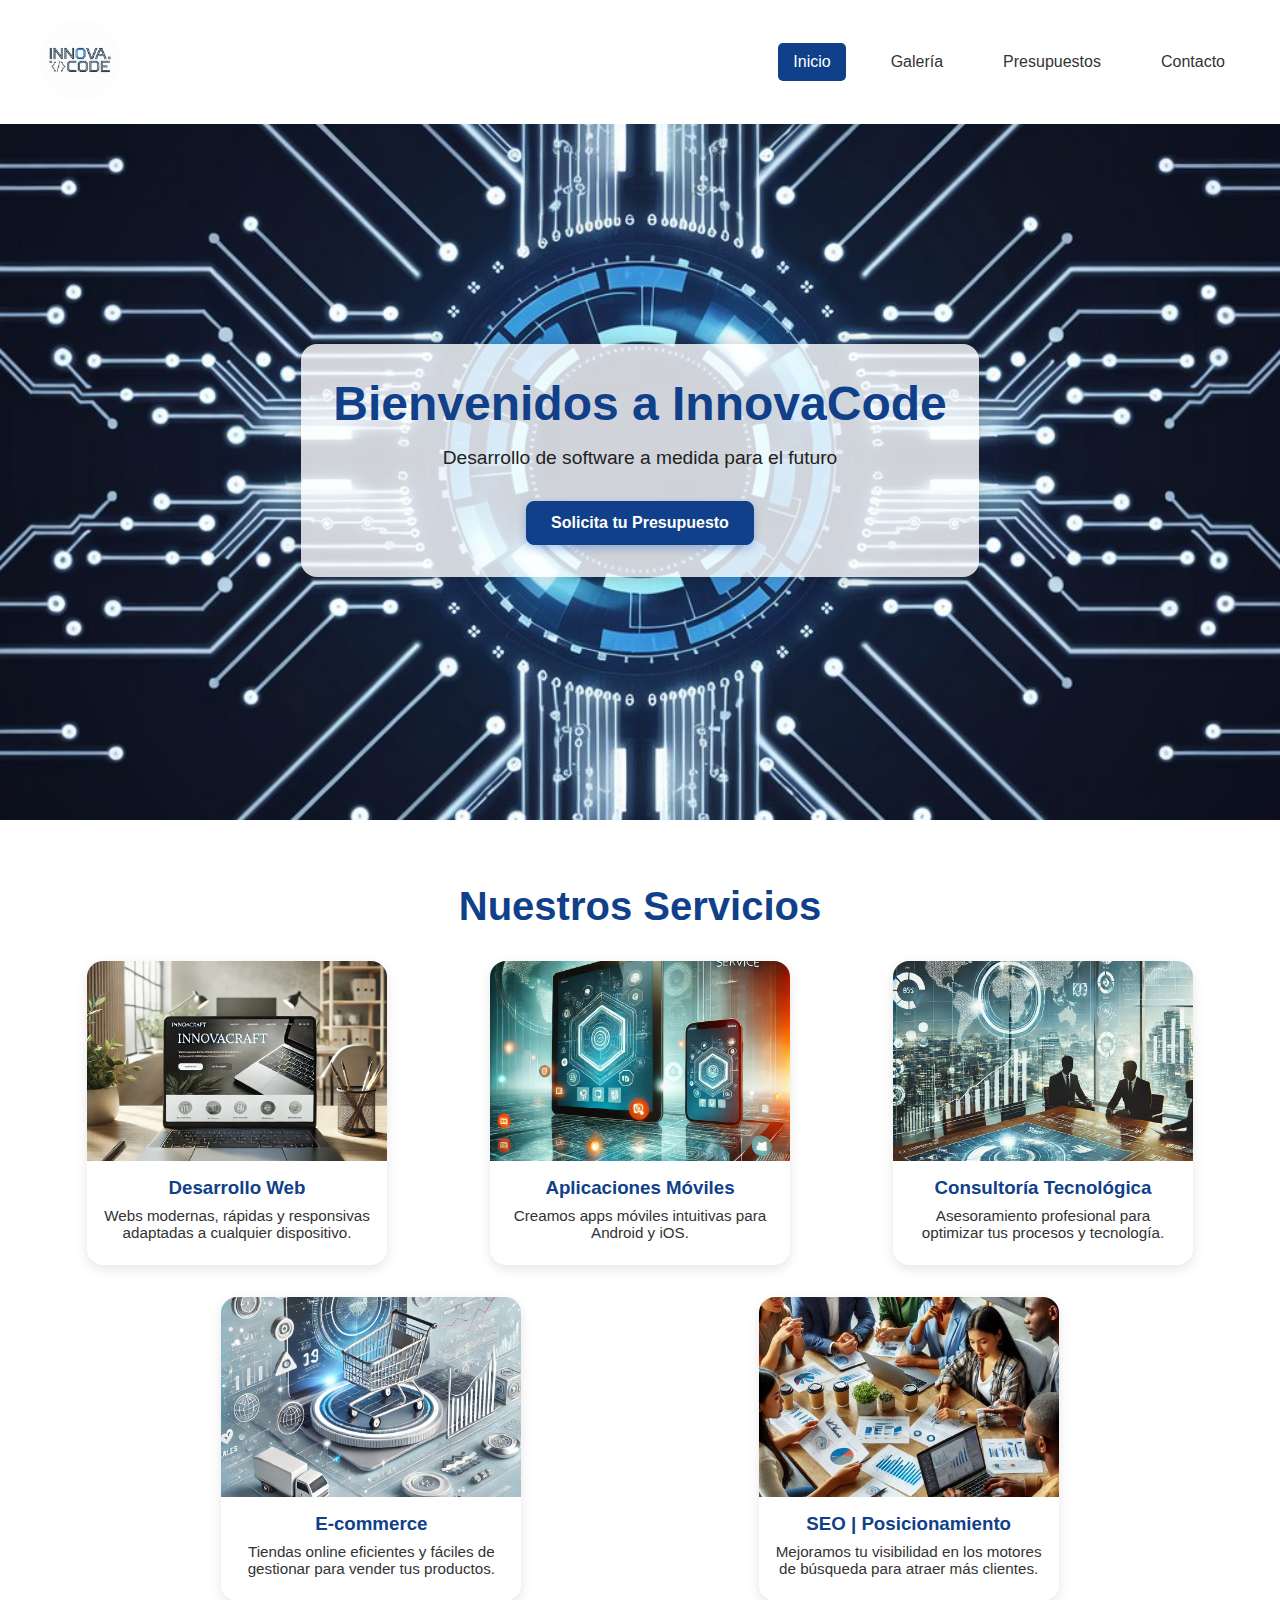
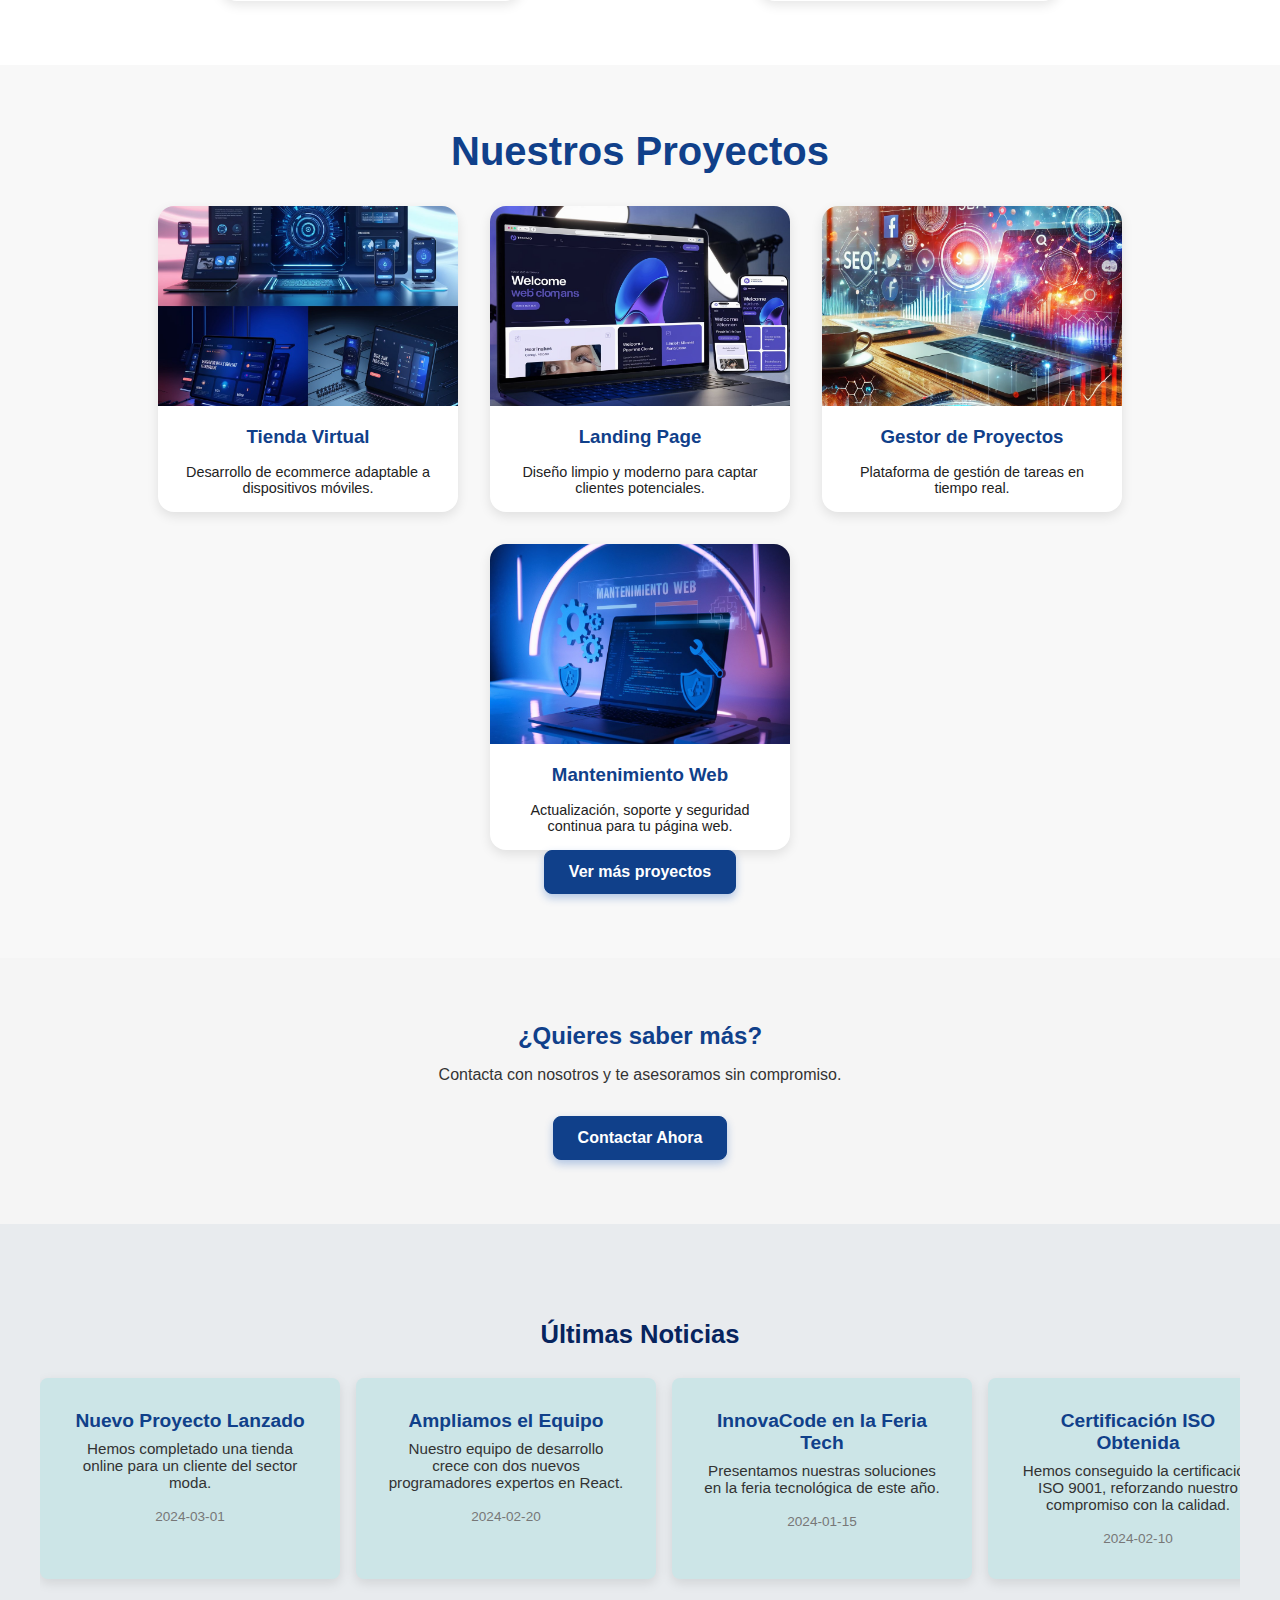
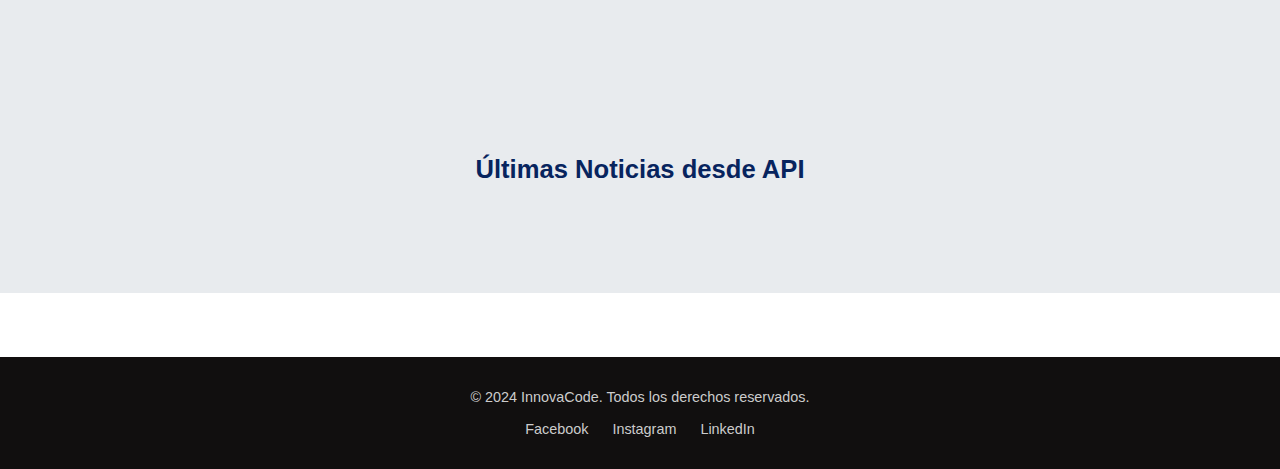
==== index.html @ c1121eae "Commit initial with forders" ====
<!DOCTYPE html>
<html lang="es">

<head>
    <meta charset="UTF-8">
    <meta name="viewport" content="width=device-width, initial-scale=1.0">
    <title>InnovaCode | Desarrollo y Tecnología</title>
    <link rel="stylesheet" href="CSS/style.css">
</head>

<body>

    <!-- HEADER / NAVBAR -->
    <header class="site-header">
        <nav class="navbar">
            <!-- Logo -->
            <div class="logo-container">
                <a href="./index.html" class="logo" title="InnovaCode Home">
                    <img src="./assets/images/logoEmpresa.jpeg" alt="Logo InnovaCode">
                </a>
            </div>

            <!-- Menú navegación -->
            <ul class="nav-links" id="nav-links">
                <li><a href="./index.html" class="active">Inicio</a></li>
                <li><a href="./views/galeria.html">Galería</a></li>
                <li><a href="./views/presupuesto.html">Presupuestos</a></li>
                <li><a href="./views/contacto.html">Contacto</a></li>
            </ul>

            <!-- Icono hamburguesa -->
            <div class="menu-toggle" id="menu-toggle">☰</div>
        </nav>
    </header>

    <!-- MAIN CONTENT -->
    <main class="main-container">

        <!-- Hero Section -->
        <section class="hero">
            <div class="hero-content">
                <h1>Bienvenidos a InnovaCode</h1>
                <p>Desarrollo de software a medida para el futuro</p>
                <a href="./views/presupuesto.html" class="btn btn-primary">Solicita tu Presupuesto</a>

            </div>
        </section>

        <!-- Servicios Section -->
        <section class="services-section">
            <h2>Nuestros Servicios</h2>
            <div class="services-container">

                <div class="service-card">
                    <img src="./assets/images/diseñoWeb.webp" alt="Desarrollo Web Icono" class="service-icon"
                        width="600" height="600">
                    <h3>Desarrollo Web</h3>
                    <p>Webs modernas, rápidas y responsivas adaptadas a cualquier dispositivo.</p>
                </div>

                <div class="service-card">
                    <img src="./assets/images/aplicaciones.webp" alt="Desarrollo Web Icono" class="service-icon"
                        width="600" height="600">
                    <h3>Aplicaciones Móviles</h3>
                    <p>Creamos apps móviles intuitivas para Android y iOS.</p>
                </div>

                <div class="service-card">
                    <img src="./assets/images/consulting.webp" alt="Desarrollo Web Icono" class="service-icon"
                        width="600" height="600">
                    <h3>Consultoría Tecnológica</h3>
                    <p>Asesoramiento profesional para optimizar tus procesos y tecnología.</p>
                </div>

                <div class="service-card">
                    <img src="./assets/images/ecommerce.webp" alt="Desarrollo Web Icono" class="service-icon"
                        width="600" height="600">
                    <h3>E-commerce</h3>
                    <p>Tiendas online eficientes y fáciles de gestionar para vender tus productos.</p>
                </div>

                <div class="service-card">
                    <img src="./assets/images/seoMarketing.png" alt="Desarrollo Web Icono" class="service-icon"
                        width="600" height="600">
                    <h3>SEO | Posicionamiento</h3>
                    <p>Mejoramos tu visibilidad en los motores de búsqueda para atraer más clientes.</p>
                </div>


            </div>
        </section>


        <!-- Galería Section -->
        <!-- Galería Section (index.html solo 4 proyectos) -->
        <section class="projects-gallery-home">
            <h2>Nuestros Proyectos</h2>
            <div class="projects-home-container">
                <div class="project-card">
                    <img src="./assets/images/item1.jpeg" alt="Proyecto Tienda Virtual" width="600" height="600">
                    <h3>Tienda Virtual</h3>
                    <p>Desarrollo de ecommerce adaptable a dispositivos móviles.</p>
                </div>

                <div class="project-card">
                    <img src="./assets/images/item2.jpeg" alt="Proyecto Landing Page" width="600" height="600">
                    <h3>Landing Page</h3>
                    <p>Diseño limpio y moderno para captar clientes potenciales.</p>
                </div>

                <div class="project-card">
                    <img src="./assets/images/posicionamientoSeo.webp" alt="Gestor de Proyectos" width="600"
                        height="600">
                    <h3>Gestor de Proyectos</h3>
                    <p>Plataforma de gestión de tareas en tiempo real.</p>
                </div>

                <div class="project-card">
                    <img src="./assets/images/mantenimientoWeb.jpeg" alt="Mantenimiento Web" width="600" height="600">
                    <h3>Mantenimiento Web</h3>
                    <p>Actualización, soporte y seguridad continua para tu página web.</p>
                </div>
            </div>

            <a href="./views/galeria.html" class="btn btn-primary">Ver más proyectos</a>
        </section>


        <!-- CTA Contacto -->
        <section class="cta-contact">
            <h2>¿Quieres saber más?</h2>
            <p>Contacta con nosotros y te asesoramos sin compromiso.</p>
            <a href="./views/contacto.html" class="btn btn-primary">Contactar Ahora</a>
        </section>
        <!-- NOTICIAS SECTION -->
        <section class="news-section">
            <h2>Últimas Noticias</h2>

            <div class="news-carousel-wrapper">
                <button class="carousel-btn prev">‹ </button>
                

                <div id="news-container" class="news-container">
                    <!-- Aquí se cargan las noticias dinámicamente -->
                </div>

                <button class="carousel-btn next">›</button>
            </div>
        </section>

        <!-- Section de noticia con la api -->
        <section class="news-section api-new">
                <h2>Últimas Noticias desde API</h2>
                <div id="news-carousel-wrapper">
                    <button class="carousel-btn prev prev-ap">‹ </button>
                    <div id="news-container-api" class="news-container">

                    </div>
                    <button class="carousel-btn next next-api">›</button>
                </div>
        </section>



    </main>

    <!-- FOOTER -->
    <footer class="footer">
        <p>&copy; 2024 InnovaCode. Todos los derechos reservados.</p>
        <div class="social-media">
            <a href="#">Facebook</a>
            <a href="#">Instagram</a>
            <a href="#">LinkedIn</a>
        </div>
    </footer>

    <!-- JS -->
    <script src="./JS/jquery-3.7.1.min.js"></script>
    <script src="./JS/app.js"></script>
</body>

</html>
---- CSS/style.css ----
/**********************************************/
/* ----------- RESET BÁSICO ----------- */
/**********************************************/
* {
  margin: 0;
  padding: 0;
  box-sizing: border-box;
}

html,
body {
  width: 100%;
  overflow-x: hidden;
  font-family: "Segoe UI", Tahoma, Geneva, Verdana, sans-serif;
}
body {
  width: 100%;
  background-color: #f1f1f1;
  overflow-x: hidden;
  min-height: 100vh;
  display: flex;
  flex-direction: column;
  font-family: "Segoe UI", Tahoma, Geneva, Verdana, sans-serif;
  background-color: var(--bg-color);
}

/****************************************/
/* --------- VARIABLES GLOBALES --------*/
/****************************************/
:root {
  --primary-color: #10408a;
  --primary-dark-color: #07245e;
  --secondary-color: #e20c0c;
  --secondary-color: #ffffff;
  --secondary-dark-color: #f5f5f5;

  --text-color: #333333;
  --dark-color: #222222;
  --white-color: #ffffff;
  --light-grey: #f8f8f8;

  --footer-bg: #110f0f;
  --footer-text: #ccc;

  --shadow: 0 4px 12px rgba(0, 0, 0, 0.1);
  --shadow-hover: 0 8px 24px rgba(0, 0, 0, 0.15);

  --transition: all 0.3s ease-out;
}

/****************************************/
/* --------------- NAVBAR --------------*/
/****************************************/

/* ======= NAVBAR ======= */
.navbar {
  position: fixed;
  top: 0;
  left: 0;
  width: 100%;
  display: flex;
  justify-content: space-between;
  align-items: center;
  padding: 20px 40px;
  background-color: var(--secondary-color);
  transition: all 0.3s ease;
  z-index: 999;
}

.navbar.nav-scroll {
  border-bottom: 1px solid rgba(0, 0, 0, 0.1);
  box-shadow: 0 4px 12px rgba(0, 0, 0, 0.15);
  background-color: rgba(255, 255, 255, 0.95);
}

.logo-container {
  display: flex;
  align-items: center;
}

.logo img {
  width: 80px;
  height: auto;
  border-radius: 50%;
  transition: var(--transition);
}

.logo img:hover {
  transform: scale(1.05);
}

.nav-links {
  list-style: none;
  display: flex;
  gap: 30px;
}

.nav-links li {
  display: flex;
}

.nav-links a {
  text-decoration: none;
  color: var(--text-color);
  padding: 10px 15px;
  font-weight: 500;
  border-radius: 5px;
  transition: var(--transition);
}

.nav-links a:hover,
.nav-links a.active {
  background-color: var(--primary-color);
  color: var(--secondary-color);
}

/* ======= Cuando hagas scroll ======= */
.navbar.scroll {
  background-color: var(--secondary-color);
  box-shadow: 0 4px 12px rgba(0, 0, 0, 0.15);
}

/* ======= Para que no tape el contenido ======= */
body {
  padding-top: 100px;
}

@media (max-width: 768px) {
  .nav-links {
    flex-direction: column;
    position: absolute;
    top: 80px;
    right: 0;
    background-color: var(--secondary-color);
    width: 100%;
    display: none;
    padding: 20px 0;
  }

  .nav-links li {
    justify-content: center;
    margin: 10px 0;
  }

  .menu-toggle {
    display: block;
  }

  .nav-links.active {
    display: flex;
  }
}

/* HAMBURGUESA ICONO */
.menu-toggle {
  display: none;
  cursor: pointer;
  font-size: 1.8rem;
  color: var(--primary-color);
}

/****************************************/
/* ------------- RESPONSIVE -------------*/
/****************************************/

@media (max-width: 768px) {
  .nav-links {
    flex-direction: column;
    position: absolute;
    top: 80px;
    right: 0;
    background-color: var(--secondary-color);
    width: 100%;
    display: none;
    padding: 20px 0;
  }

  .nav-links li {
    justify-content: center;
    margin: 10px 0;
  }

  .menu-toggle {
    display: block;
  }

  /* Show menu on click */
  .nav-links.active {
    display: flex;
  }
}
/**********************************************/
/* ------------------ HERO ------------------ */
/**********************************************/
.hero {
  height: 80vh;
  display: flex;
  justify-content: center;
  align-items: center;
  text-align: center;
  background: url("../assets/images/heroSection.jpeg") center/cover no-repeat;
  position: relative;
}

.hero-content {
  background-color: rgba(255, 255, 255, 0.8);
  padding: 2rem;
  border-radius: 1rem;
  box-shadow: 0 0 1rem rgba(0, 0, 0, 0.2);
}

.hero-content h1 {
  font-size: 3rem;
  color: var(--primary-color);
  margin-bottom: 1rem;
}

.hero-content p {
  font-size: 1.2rem;
  color: var(--dark-color);
  margin-bottom: 2rem;
}
.btn-ancleProyect {
  margin-top: 12px;
  padding: 5px;
}

/**********************************************/
/* --------------- SERVICIOS ---------------- */
/**********************************************/
.services-section {
  text-align: center;
  padding: 4rem 1rem;
}

.services-section h2 {
  font-size: 2.5rem;
  color: var(--primary-color);
  margin-bottom: 2rem;
}

/* FLEXBOX PARA LA GALERÍA */
.services-container {
  display: flex;
  flex-wrap: wrap;
  justify-content: space-evenly;
  gap: 2rem;
}

.service-card {
  background-color: var(--white-color);
  border-radius: 1rem;
  box-shadow: var(--shadow);
  width: 300px;
  display: flex;
  flex-direction: column;
  align-items: center;
  transition: transform 0.3s ease, box-shadow 0.3s ease, opacity 0.3s ease;
  overflow: hidden;
  cursor: pointer;
}

.service-card:hover {
  transform: translateY(-5px);
  box-shadow: var(--shadow-hover);
}

.service-card img {
  width: 100%;
  height: 200px;
  object-fit: cover;
}

.service-card h3 {
  margin: 1rem 0 0.5rem;
  color: var(--primary-color);
}

.service-card p {
  padding: 0 1rem 1.5rem;
  color: var(--text-color);
  font-size: 0.95rem;
}

/* EFECTO HOVER SOBRE EL CONTENEDOR */
.services-container:hover .service-card {
  opacity: 0.5;
  transform: scale(0.95);
}
.services-container .service-card:hover {
  opacity: 1;
  transform: scale(1.05);
  box-shadow: var(--shadow-hover);
}

@media (max-width: 768px) {
  .service-card {
    width: 90%;
  }
}

.cta-contact {
  background-color: #f5f5f5;
  text-align: center;
  padding: 4rem 2rem;
}

.cta-contact h2 {
  color: var(--primary-color);
  margin-bottom: 1rem;
}

.cta-contact p {
  color: var(--text-color);
  margin-bottom: 2rem;
}
@media (max-width: 768px) {
  .services-container {
    grid-template-columns: 1fr;
  }

  .service-card img {
    height: 200px;
  }
}

/**********************************************/
/* --------------- BTN ------------------ */
/**********************************************/
.btn {
  display: inline-block;
  padding: 12px 24px;
  font-size: 1rem;
  font-weight: bold;
  text-decoration: none;
  border-radius: 8px;
  border: 2px solid var(--primary-color);
  background-color: var(--primary-color);
  color: #fff;
  transition: all 0.3s ease;
  box-shadow: 0 4px 8px rgba(19, 85, 184, 0.3);
  cursor: pointer;
}

.btn:hover {
  background-color: #fff;
  color: var(--primary-color);
  transform: translateY(-2px);
  box-shadow: 0 6px 12px rgba(16, 64, 138, 0.4);
}

.btn:active {
  transform: scale(0.95);
  box-shadow: 0 2px 6px rgba(16, 64, 138, 0.2);
}

.btn:focus {
  outline: none;
  box-shadow: 0 0 0 3px rgba(38, 79, 141, 0.3);
}

.btn-primary {
  background-color: var(--primary-color);
  color: #fff;
  border: 1px solid var(--primary-color);
}

.btn-primary:hover {
  background-color: var(--secondary-dark-color);
  transform: translateY(-2px);
}

.btn-secondary {
  background-color: var(--secondary-color);
  color: #726767;
}

.btn-secondary:hover {
  background-color: var(--secondary-dark-color);
}

.cancelar {
  background-color: #e20c0c;
  color: #f1f1f1;
}

/* ========= ESTADO DESHABILITADO ========= */
.btn:disabled {
  background-color: #ccc; /* gris neutro */
  color: #666;
  border-color: #aaa;
  box-shadow: none;
  transform: none;
  cursor: not-allowed;
}

/* Opcional: solo para el primario */
.btn-primary:disabled {
  background-color: #ccc;
  color: #666;
  border: 1px solid #aaa;
}

/* Opcional: solo para el secundario */
.btn-secondary:disabled {
  background-color: #eee;
  color: #999;
  border: 1px solid #ccc;
}

/**********************************************/
/* --------------- GALERÍA ------------------ */
/**********************************************/
.projects-gallery-home {
  background-color: var(--light-grey);
  padding: 4rem 1rem;
  text-align: center;
}

.projects-gallery-home h2 {
  font-size: 2.5rem;
  color: var(--primary-color);
  margin-bottom: 2rem;
}

.projects-home-container {
  display: flex;
  flex-wrap: wrap;
  justify-content: center;
  gap: 2rem;
  cursor:pointer;
}

.projects-home-container .project-card {
  background-color: var(--white-color);
  border-radius: 1rem;
  box-shadow: var(--shadow);
  width: 300px;
  transition: transform 0.3s ease, box-shadow 0.3s ease;
}

.projects-home-container .project-card:hover {
  transform: translateY(-10px);
  box-shadow: var(--shadow-hover);
}

.projects-gallery {
  background-color: var(--light-grey);
  padding: 4rem 1rem;
  text-align: center;
}

.projects-gallery h2 {
  font-size: 2.5rem;
  color: var(--primary-color);
  margin-bottom: 2rem;
}

.gallery-container {
  display: flex;
  flex-wrap: wrap;
  justify-content: center;
  gap: 2rem;
}

.project-card {
  background-color: var(--white-color);
  border-radius: 1rem;
  box-shadow: var(--shadow);
  overflow: hidden;
  width: 300px;
  transition: transform 0.3s ease, box-shadow 0.3s ease;
}

.project-card:hover {
  transform: translateY(-10px);
  box-shadow: var(--shadow-hover);
}

.project-card img {
  width: 100%;
  height: 200px;
  object-fit: cover;
}

.project-card h3 {
  margin: 1rem 0;
  color: var(--primary-color);
}

.project-card p {
  color: var(--dark-color);
  font-size: 0.9rem;
  padding: 0 1rem 1rem;
}
/**********************************************/
/* ----------- GALERÍA PAGE STYLES ----------- */
/**********************************************/

/* Sección Hero para la galería */
.bannerGalery {
  background: linear-gradient(rgba(16, 64, 138, 0.8), rgba(16, 64, 138, 0.8)),
    url("../assets/images/bannerGalery.jpeg") center/cover no-repeat;
}
.gallery-hero {
  height: 300px;
  display: flex;
  justify-content: center;
  align-items: center;
  text-align: center;
  color: var(--white-color);
}

.gallery-hero .hero-content {
  background-color: rgba(255, 255, 255, 0.2);
  backdrop-filter: blur(15px);
}

.gallery-hero h1 {
  font-size: 2.5rem;
  color: var(--light-grey);
}

.gallery-hero p {
  margin-top: 1rem;
  color: var(--secondary-color);
}

/* Contenido de la galería */
.gallery-section {
  text-align: center;
  padding: 4rem 1rem;
  background-color: var(--light-grey);
}

.gallery-filters {
  display: flex;
  justify-content: center;
  gap: 1rem;
  margin-bottom: 2rem;
}

.gallery-filters button {
  padding: 0.75rem 1.5rem;
  border-radius: 5px;
  background-color: var(--primary-color);
  color: var(--white-color);
  border: none;
  cursor: pointer;
  transition: background-color 0.3s ease;
}

.gallery-filters button:hover,
.gallery-filters button.active {
  background-color: var(--primary-dark-color);
  color: #fff;
}

.gallery-container {
  display: flex;
  flex-wrap: wrap;
  justify-content: center;
  gap: 2rem;
}

.gallery-card {
  position: relative; /* Necesario para overlay y botón */
  background-color: var(--white-color);
  border-radius: 10px;
  box-shadow: var(--shadow);
  overflow: hidden;
  width: 300px;
  transition: transform 0.3s ease, box-shadow 0.3s ease, opacity 0.3s ease;
  cursor: pointer;
}

/* Imagen de la card */
.gallery-card img {
  width: 100%;
  height: 200px;
  object-fit: cover;
  transition: transform 0.3s ease;
}

/* Info de la card */
.gallery-card h3 {
  color: var(--primary-color);
  margin: 1rem 0 0.5rem;
}

.gallery-card p {
  color: var(--dark-color);
  font-size: 0.9rem;
  padding: 0 1rem 1rem;
}
/* Cuando una card es seleccionada, mostramos solo esa */
.gallery-container.focused {
  display: flex;
  justify-content: center;
  align-items: center;
  position: fixed; /* Sacamos del flujo normal */
  top: 0;
  left: 0;
  width: 100%;
  height: 100vh;
  background-color: rgba(0, 0, 0, 0.8); /* Fondo oscuro */
  z-index: 1000;
  padding: 20px;
}

/* La card seleccionada en modo foco */
.gallery-container.focused .gallery-card {
  max-width: 600px;
  width: 90%;
  height: auto;
  background-color: #fff;
  padding: 2rem;
  border-radius: 1rem;
  box-shadow: 0 0 30px rgba(0,0,0,0.5);
  transform: scale(1);
  opacity: 1;
  transition: transform 0.4s ease;
}

/* Ocultamos el resto */
.gallery-container:not(.focused) .gallery-card {
  opacity: 1;
}

.gallery-container.focused .gallery-card:not(.selected) {
  display: none;
}

/* Overlay (capa oscura encima al hacer hover) */
.gallery-card::after {
  content: "";
  position: absolute;
  top: 0;
  left: 0;
  width: 100%;
  height: 100%;
  background-color: rgba(16, 64, 138, 0.4); /* Azul oscuro semitransparente */
  opacity: 0;
  transition: opacity 0.3s ease;
}

/* Botón centrado dentro de la card */
.gallery-card .view-more {
  position: absolute;
  top: 50%;
  left: 50%;
  transform: translate(-50%, -50%);
  background-color: var(--primary-color);
  color: #fff;
  padding: 10px 20px;
  border-radius: 5px;
  text-decoration: none;
  opacity: 0;
  transition: opacity 0.3s ease;
  z-index: 2;
}

/* Animaciones al hacer hover */
.gallery-card:hover {
  transform: translateY(-10px);
  box-shadow: var(--shadow-hover);
}

.gallery-card:hover img {
  transform: scale(1.1);
}

.gallery-card:hover::after {
  opacity: 1;
}

.gallery-card:hover .view-more {
  opacity: 1;
}

/* Para ocultar/mostrar con filtro de JS */
.gallery-card.hidden {
  display: none;
}

/**********************************************/
/* ------------ RESPONSIVE ------------------- */
/**********************************************/
@media (max-width: 768px) {
  .gallery-container {
    flex-direction: column;
    align-items: center;
  }

  .gallery-card {
    width: 90%;
  }

  .gallery-filters {
    flex-wrap: wrap;
  }
}

/*******************************************/
/*--------------Modal formulario-------------*/
/********************************************/
/* FORMULARIO MODAL */
.form-modal {
  display: none;
  position: fixed;
  z-index: 2000; /* Mayor que el modal de galería */
  left: 0;
  top: 0;
  width: 100%;
  height: 100%;
  overflow: auto;
  background-color: rgba(0, 0, 0, 0.6);
}

.form-modal-content {
  background-color: #fff;
  margin: 15% auto;
  padding: 2rem;
  border-radius: 10px;
  width: 90%;
  max-width: 400px;
  text-align: center;
  position: relative;
  box-shadow: 0 8px 16px rgba(0, 0, 0, 0.3);
}

.form-modal-content h3 {
  margin-bottom: 1rem;
}

.form-close {
  position: absolute;
  top: 10px;
  right: 15px;
  color: #333;
  font-size: 1.5rem;
  cursor: pointer;
}

.form-close:hover {
  color: var(--primary-color);
}

/* Opcional estilos para éxito y error */
.form-modal.success .form-modal-content {
  border-top: 6px solid green;
}

.form-modal.error .form-modal-content {
  border-top: 6px solid red;
}

/**********************************************/
/* -------- CONTACTO (HOME VERSION) ---------- */
/**********************************************/

.contact-page {
  background: linear-gradient(rgba(16, 64, 138, 0.8), rgba(16, 64, 138, 0.8)),
    url("../assets/images/bannerGalery.jpeg") center/cover no-repeat;
}

.contact-section {
  text-align: center;
  padding: 4rem 1rem;
  background-color: var(--light-grey);
}

.contact-section h2 {
  font-size: 2.5rem;
  color: var(--primary-color);
  margin-bottom: 1rem;
}

.contact-section p {
  font-size: 1rem;
  color: var(--text-color);
  margin-bottom: 2rem;
}

.contact-section a.btn {
  margin-top: 1rem;
}

/**********************************************/
/* ----------- CONTACTO PAGE STYLES ----------*/
/**********************************************/

/* HERO CONTACT */
.hero-contact {
  height: 300px;
  background: url("../assets/images/image-contact.webp") center/cover no-repeat;
  display: flex;
  justify-content: center;
  align-items: center;
  text-align: center;
  color: #ffffff;
  position: relative;
}

.hero-contact::after {
  content: "";
  position: absolute;
  top: 0;
  left: 0;
  width: 100%;
  height: 100%;
  background-color: rgba(16, 64, 138, 0.5);
}

.hero-contact .hero-content {
  position: relative;
  z-index: 1;
  background-color: rgba(255, 255, 255, 0.8);
  padding: 1.5rem;
  border-radius: 1rem;
}

.hero-contact h1 {
  font-size: 2.5rem;
  color: var(--primary-color);
  margin-bottom: 1rem;
}

.hero-contact p {
  color: #333;
  font-size: 1.2rem;
}

/* SECCIÓN CONTACTO */
.contact-section {
  display: flex;
  justify-content: center;
  padding: 4rem 1rem;
  background-color: var(--light-grey);
}

/* CONTENEDOR DEL FORMULARIO */
.contact-form-container,
.budget-section {
  background-color: rgba(255, 255, 255, 0.85);
  backdrop-filter: blur(10px);
  border: 1px solid rgba(255, 255, 255, 0.2);
  box-shadow: 0 8px 16px rgba(0, 0, 0, 0.1);
  border-radius: 12px;
  padding: 2rem;
  transition: all 0.3s ease;
}

/* ENCABEZADO */
.contact-section h2 {
  text-align: center;
  color: var(--primary-color);
  margin-bottom: 1.5rem;
}

/* FORMULARIO */
.contact-form {
  display: flex;
  flex-direction: column;
  gap: 1rem;
}

.contact-form label {
  font-weight: bold;
  color: var(--text-color);
}

.contact-form input,
.contact-form textarea {
  padding: 0.75rem 1rem;
  border: 1px solid #ccc;
  border-radius: 5px;
  font-size: 1rem;
  width: 100%;
}

.contact-form textarea {
  resize: vertical;
  min-height: 150px;
}

/* BOTONES */
.button-group {
  display: flex;
  justify-content: space-between;
  gap: 1rem;
}

.button-group .btn {
  width: 100%;
}

@media (max-width: 768px) {
  .button-group {
    flex-direction: column;
  }
}
/**********************************************/
/* ----------- PRESUPUESTO PAGE STYLES -------*/
/**********************************************/

.banner-container {
  width: 100%;
  background: url("../assets/images/bannerContact.jpeg") center/cover no-repeat;
}
/* CONTENEDOR PRINCIPAL */
.budget-section {
  max-width: 800px;
  margin: 120px auto 60px;
  padding: 40px;
  background-color: var(--white-color);
  border-radius: 10px;
  box-shadow: var(--shadow);
}

.budget-section h2 {
  font-size: 2.5rem;
  margin-bottom: 20px;
  color: var(--primary-color);
  text-align: center;
}

.budget-section p {
  text-align: center;
  margin-bottom: 40px;
  color: var(--text-color);
}

/* FORMULARIO PRESUPUESTO */
.budget-form {
  display: flex;
  flex-direction: column;
  gap: 1.5rem; /* Separación uniforme entre campos */
}

.budget-form label {
  font-weight: bold;
  color: var(--text-color);
  margin-bottom: 0;
  text-align: left;
}

.budget-form input[type="text"],
.budget-form input[type="email"],
.budget-form input[type="tel"],
.budget-form input[type="number"],
.budget-form input[type="file"],
.budget-form input[type="date"],
.budget-form select,
.budget-form textarea {
  width: 100%;
  padding: 0.75rem;
  border: 1px solid #ccc;
  border-radius: 5px;
  font-size: 1rem;
  transition: all 0.3s ease;
  margin-bottom: 1rem;
}

.budget-form textarea {
  resize: vertical;
  min-height: 150px;
}

.budget-form input:focus,
.budget-form select:focus,
.budget-form textarea:focus {
  border-color: var(--primary-color);
  outline: none;
  box-shadow: 0 0 5px rgba(16, 64, 138, 0.5);
}
/* === SECCIÓN LEGAL (Términos y Privacidad) === */
.legal-section {
  max-width: 900px;
  margin: 120px auto 60px auto;
  padding: 40px;
  background-color: var(--white-color);
  border-radius: 10px;
  box-shadow: var(--shadow);
  color: var(--text-color);
}

.legal-section h1 {
  text-align: center;
  font-size: 2.8rem;
  margin-bottom: 1.5rem;
  color: var(--primary-color);
}

.legal-section h2 {
  font-size: 1.6rem;
  margin-top: 2rem;
  margin-bottom: 0.8rem;
  color: var(--primary-dark-color);
}

.legal-section p {
  line-height: 1.8;
  margin-bottom: 1.2rem;
  font-size: 1rem;
  color: var(--dark-color);
}

.legal-section a {
  color: var(--primary-color);
  font-weight: bold;
  text-decoration: underline;
  transition: color 0.3s ease;
}

.legal-section a:hover {
  color: var(--primary-dark-color);
}

@media (max-width: 768px) {
  .legal-section {
    margin: 80px 20px 40px 20px;
    padding: 20px;
  }

  .legal-section h1 {
    font-size: 2rem;
  }

  .legal-section h2 {
    font-size: 1.4rem;
  }

  .legal-section p {
    font-size: 0.95rem;
  }
}

/**********************************************/
/* ----------------- CHECKBOX --------------- */
/**********************************************/
.terms-container {
  display: flex;
  align-items: center;
  gap: 0.5rem;
  font-size: 0.9rem;
  color: var(--text-color);
  margin-bottom: 1.5rem;
}

.terms-container input[type="checkbox"] {
  width: 18px;
  height: 18px;
  cursor: pointer;
}

.terms-container label {
  display: flex;
  align-items: center;
  gap: 0.3rem;
  cursor: pointer;
}

.terms-container a {
  color: var(--primary-color);
  text-decoration: underline;
}

.terms-container a:hover {
  color: var(--primary-dark-color);
}

/**********************************************/
/* ---------------- BOTONES ----------------- */
/**********************************************/
.button-group {
  display: flex;
  justify-content: space-between;
  gap: 1rem;
}

.button-group .btn {
  width: 100%;
}

@media (max-width: 768px) {
  .button-group {
    flex-direction: column;
  }

  .button-group .btn {
    width: 100%;
  }

  .terms-container {
    flex-direction: column;
    align-items: flex-start;
  }
}

/**********************************************/
/* --------------- NEWS SECTION --------------*/
/**********************************************/

.news-section h2 {
  font-size: 1.6rem;
  margin-top: 2rem;
  margin-bottom: 0.8rem;
  color: var(--primary-dark-color);
}

.news-section {
  text-align: center;
  padding: 4rem 2rem;
  background-color: #e8ebee;
}

.news-carousel-wrapper {
  position: relative;
  overflow: hidden;
  width: 100%;
  max-width: 1200px;
  margin: 0 auto;
}

.news-container,
.api-news-container {
  display: flex;
  flex-wrap: nowrap;
  overflow-x: hidden;
  scroll-behavior: smooth;
  gap: 1rem;
  padding: 1rem 0;
  cursor: pointer;
}

/* Títulos */
.news-card h3,
.api-news-card h3 {
  font-size: 1.2rem;
  font-weight: bold;
  color: var(--primary-color);
  margin-bottom: 0.5rem;
  flex-grow: 1;
}
.news-card-link {
  text-decoration: none;
  color: inherit;
  display: block;
}
/* Contenedor de Noticias API */
.api-news-section {
  background-color: #eef6ff;
  padding: 4rem 2rem;
}

.api-news-section h2 {
  text-align: center;
  margin-bottom: 2rem;
  color: var(--primary-color);
}

/* Contenedor del slider */
.api-news-container {
  display: flex;
  flex-wrap: nowrap;
  overflow-x: auto;
  gap: 1rem;
  scroll-behavior: smooth;
  max-width: 1200px;
  margin: 0 auto;
}

/* Botones si los usas */
.api-carousel-btn {
  background-color: var(--primary-color);
  color: #fff;
  border: none;
  width: 40px;
  height: 40px;
  font-size: 1.5rem;
  cursor: pointer;
  border-radius: 50%;
  transition: background-color 0.3s ease;
}

.api-carousel-btn:hover {
  background-color: var(--secondary-dark-color);
}

/* Cards de noticias de la API */
.api-news-card-link {
  text-decoration: none;
  color: inherit;
  display: block;
  flex: 0 0 300px;
}

.api-news-card {
  background-color: #fff;
  padding: 1.5rem;
  border-radius: 12px;
  box-shadow: 0 4px 12px rgba(0, 0, 0, 0.1);
  height: 100%;
  display: flex;
  flex-direction: column;
  justify-content: space-between;
  transition: transform 0.3s ease, box-shadow 0.3s ease;
}

.api-news-card:hover {
  transform: translateY(-5px);
  box-shadow: 0 10px 20px rgba(0, 0, 0, 0.15);
}

/* Título del artículo */
.api-news-card h3 {
  font-size: 1rem;
  font-weight: 600;
  color: var(--primary-color);
  margin-bottom: 0.5rem;
  line-height: 1.4;
}

/* Párrafo de la descripción */
.api-news-card p {
  font-size: 0.9rem;
  color: #333;
  flex-grow: 1;
  margin-bottom: 1rem;
  overflow: hidden;
  text-overflow: ellipsis;
  display: -webkit-box;
 
  -webkit-box-orient: vertical;
}

/* Fecha */
.api-news-card span {
  font-size: 0.85rem;
  color: #888;
  text-align: right;
}

.news-card-link:hover .news-card {
  transform: translateY(-5px);
  box-shadow: 0 10px 20px rgba(0, 0, 0, 0.2);
}

.news-card span,
.api-news-card span {
  font-size: 0.85rem;
  color: #777;
  text-align: right;
}
.news-card p,
.api-news-card p  {
  font-size: 0.95rem;
  color: #333;
  flex-grow: 1;
  margin-bottom: 1rem;
}
.news-card {
  flex: 0 0 300px;
  background-color: #cce5e7;
  padding: 2rem;
  border-radius: 8px;
  box-shadow: 0 4px 12px rgba(0, 0, 0, 0.1);
  transition: transform 0.3s ease;
}

.news-card:hover {
  transform: translateY(-5px);
}
.api-news {
  background-color: #eef6ff; /* Diferente para distinguir */
}

.carousel-btn,
.api-carousel-btn {
  position: absolute;
  top: 50%;
  transform: translateY(-50%);
  background-color: var(--primary-color);
  color: #fff;
  border: none;
  font-size: 2rem;
  padding: 0.5rem 1rem;
  cursor: pointer;
  z-index: 10;
  border-radius: 50%;
  transition: background 0.3s ease;
}
.news-card img {
  width: 100%;
  height: 150px;
  object-fit: cover;
  border-radius: 8px;
  margin-bottom: 1rem;
}

.leer-mas {
  display: inline-block;
  margin-top: 1rem;
  color: var(--primary-color);
  font-weight: bold;
  text-decoration: underline;
  font-size: 0.9rem;
}

.carousel-btn:hover,
.api-carousel-btn:hover
 {
  background-color: var(--primary-dark-color);
}

.carousel-btn.prev {
  left: -50px;
}

.carousel-btn.next {
  right: -50px;
}

@media (max-width: 768px) {
  .news-card {
    flex: 0 0 250px;
  }

  .carousel-btn.prev {
    left: 10px;
  }

  .carousel-btn.next {
    right: 10px;
  }
}


/**********************************************/
/* ----------------- FOOTER ----------------- */
/**********************************************/
.footer {
  background-color: #110f0f;
  color: #ccc;
  text-align: center;
  padding: 2rem 1rem;
  margin-top: 4rem;
  position: relative;
  bottom: 0;
  width: 100%;
}

.footer p {
  margin-bottom: 1rem;
  font-size: 0.9rem;
}

.footer .social-media {
  display: flex;
  justify-content: center;
  gap: 1.5rem;
}

.footer .social-media a {
  color: #ccc;
  text-decoration: none;
  font-size: 0.9rem;
  transition: var(--transition);
}

.footer .social-media a:hover {
  color: var(--primary-color);
}
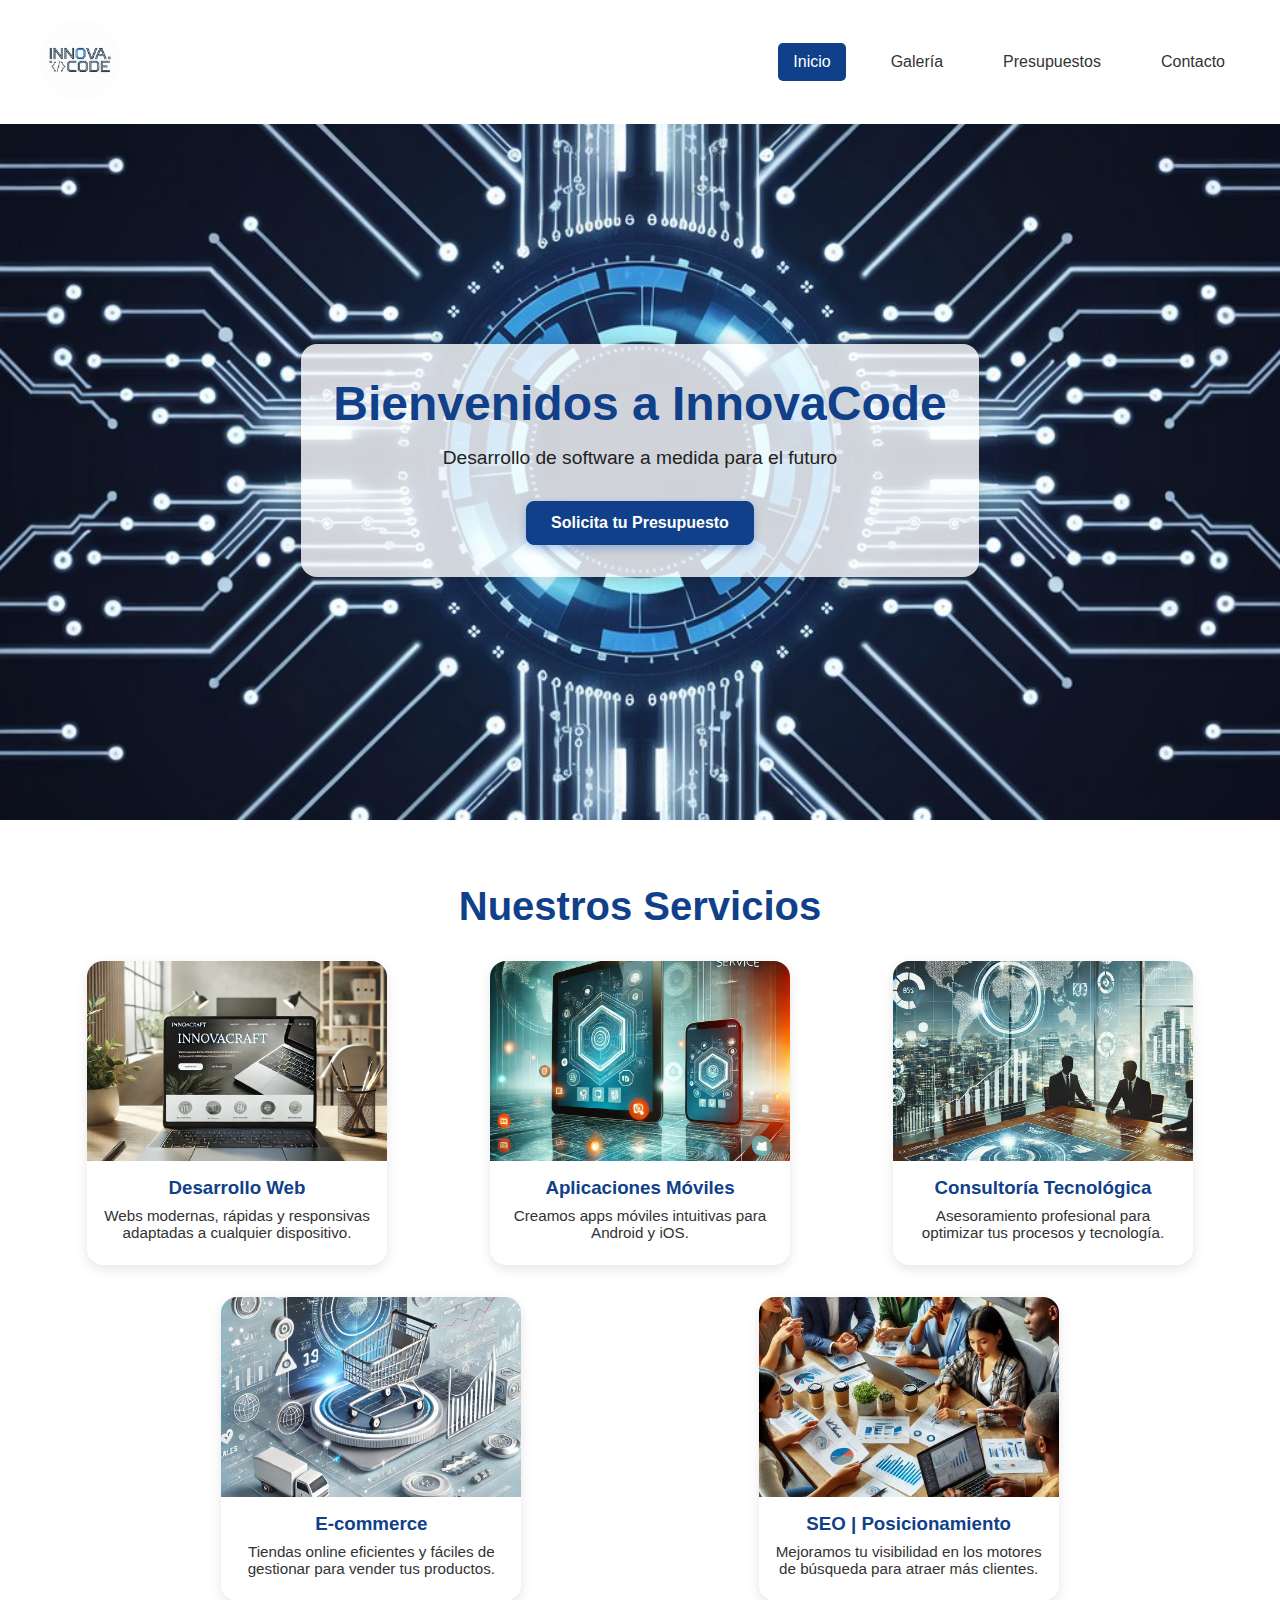
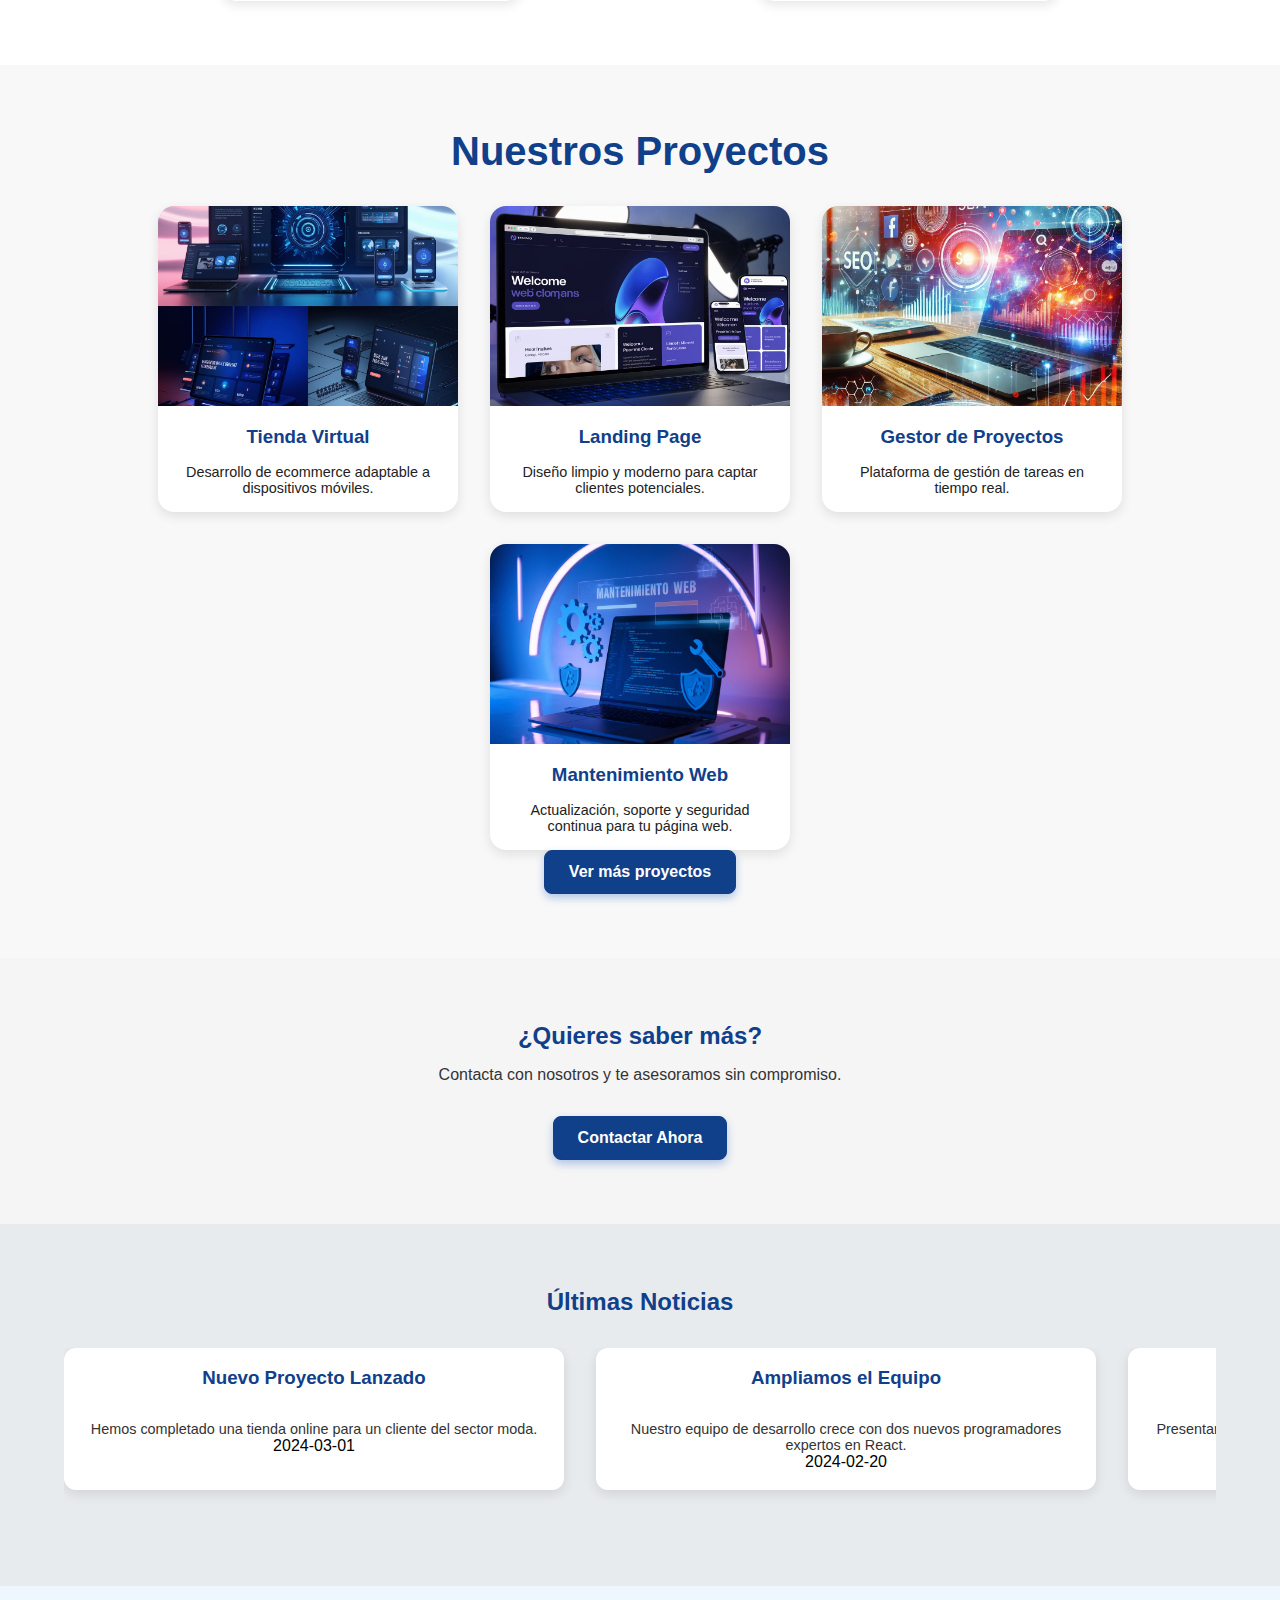
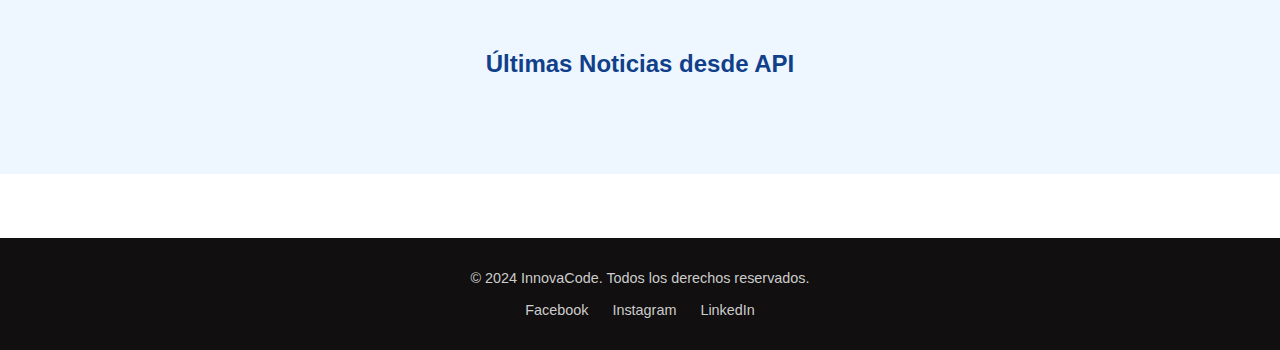
==== commit c5ceffbb: "Realizar cambio de  las card-noticias" ====
--- a/index.html
+++ b/index.html
@@ -137,27 +137,25 @@
             <h2>Últimas Noticias</h2>
 
             <div class="news-carousel-wrapper">
-                <button class="carousel-btn prev">‹ </button>
-                
+
 
                 <div id="news-container" class="news-container">
                     <!-- Aquí se cargan las noticias dinámicamente -->
                 </div>
 
-                <button class="carousel-btn next">›</button>
             </div>
         </section>
 
         <!-- Section de noticia con la api -->
-        <section class="news-section api-new">
-                <h2>Últimas Noticias desde API</h2>
-                <div id="news-carousel-wrapper">
-                    <button class="carousel-btn prev prev-ap">‹ </button>
-                    <div id="news-container-api" class="news-container">
+        <section class="news-section-api api-new">
+            <h2>Últimas Noticias desde API</h2>
+            <div id="news-api-carousel-wrapper">
 
-                    </div>
-                    <button class="carousel-btn next next-api">›</button>
+                <div id="news-container-api" class="news-api-container">
+
                 </div>
+
+            </div>
         </section>
 
 
@@ -176,7 +174,7 @@
 
     <!-- JS -->
     <script src="./JS/jquery-3.7.1.min.js"></script>
-    <script src="./JS/app.js"></script>
+    <script type="module" src="./JS/app.js"></script>
 </body>
 
 </html>--- a/CSS/style.css
+++ b/CSS/style.css
@@ -428,7 +428,7 @@
   flex-wrap: wrap;
   justify-content: center;
   gap: 2rem;
-  cursor:pointer;
+  cursor: pointer;
 }
 
 .projects-home-container .project-card {
@@ -616,7 +616,7 @@
   background-color: #fff;
   padding: 2rem;
   border-radius: 1rem;
-  box-shadow: 0 0 30px rgba(0,0,0,0.5);
+  box-shadow: 0 0 30px rgba(0, 0, 0, 0.5);
   transform: scale(1);
   opacity: 1;
   transition: transform 0.4s ease;
@@ -1102,241 +1102,153 @@
 /* --------------- NEWS SECTION --------------*/
 /**********************************************/
 
-.news-section h2 {
-  font-size: 1.6rem;
-  margin-top: 2rem;
-  margin-bottom: 0.8rem;
-  color: var(--primary-dark-color);
-}
-
+/********** NOTICIAS LOCALES **********/
 .news-section {
   text-align: center;
+  padding: 4rem 4rem;
+  background-color: #e8ebee;
+}
+.news-section h2{
+   color: var(--primary-color);
+    margin-bottom: 2rem;
+}
+.news-container {
+  display: flex;
+  gap: 2rem;
+  overflow-x: auto;
+  scroll-behavior: smooth;
+}
+.news-card {
+
+  background-color: #ffffff;
+  padding: 1.2rem;
+  margin-bottom:2rem;
+  border-radius: 12px;
+  box-shadow: 0 4px 12px rgba(0, 0, 0, 0.1);
+  flex: 0 0 500px;
+  transition: 0.3s ease;
+}
+.news-card:hover {
+  transform: translateY(-5px);
+}
+.news-card h3 {
+  color: var(--primary-color);
+  margin-bottom: 2rem;
+}
+.news-card p {
+  color: #333;
+  font-size: 0.9rem;
+}
+
+/********** NOTICIAS API **********/
+.news-section-api {
+  text-align: center;
   padding: 4rem 2rem;
-  background-color: #e8ebee;
-}
-
-.news-carousel-wrapper {
-  position: relative;
-  overflow: hidden;
-  width: 100%;
-  max-width: 1200px;
-  margin: 0 auto;
-}
-
-.news-container,
-.api-news-container {
-  display: flex;
-  flex-wrap: nowrap;
-  overflow-x: hidden;
+  background-color: #eef6ff;
+}
+.news-container-api{
+  display: flex;
+  gap: 1rem;
+  padding: 10px;
+  margin: 5px;
+  overflow-x: auto;
+  text-decoration: none;
   scroll-behavior: smooth;
-  gap: 1rem;
-  padding: 1rem 0;
-  cursor: pointer;
-}
-
-/* Títulos */
-.news-card h3,
-.api-news-card h3 {
-  font-size: 1.2rem;
-  font-weight: bold;
-  color: var(--primary-color);
+}
+.news-api-card {
+  background-color: #ffffff;
+  padding: 1.5rem;
+  border-radius: 12px;
+  box-shadow: 0 4px 12px rgba(0, 0, 0, 0.1);
+  flex: 0 0 300px;
+  transition: 0.3s ease;
+}
+.news-api-card:hover {
+  transform: translateY(-5px);
+}
+.news-section-api h3 {
+  color: #10408a;
   margin-bottom: 0.5rem;
-  flex-grow: 1;
-}
-.news-card-link {
+}
+.news-api-card p {
+  color: #333;
+  font-size: 0.9rem;
+}
+.news-api-card-link{
   text-decoration: none;
-  color: inherit;
-  display: block;
-}
-/* Contenedor de Noticias API */
-.api-news-section {
-  background-color: #eef6ff;
+}
+.api-new h2{
+  color:var(--primary-color);
+  margin-bottom: 2rem;
+}
+
+/**********************************************/
+/* ----------------- MAPA Y SECCIÓN DE RUTAS ------------------ */
+.map-section {
   padding: 4rem 2rem;
-}
-
-.api-news-section h2 {
-  text-align: center;
-  margin-bottom: 2rem;
-  color: var(--primary-color);
-}
-
-/* Contenedor del slider */
-.api-news-container {
-  display: flex;
-  flex-wrap: nowrap;
-  overflow-x: auto;
-  gap: 1rem;
-  scroll-behavior: smooth;
-  max-width: 1200px;
-  margin: 0 auto;
-}
-
-/* Botones si los usas */
-.api-carousel-btn {
+  background-color: #f9f9f9;
+  text-align: center;
+}
+
+#map {
+  width: 100%;
+  height: 600px;
+  border-radius: 12px;
+  box-shadow: 0 6px 15px rgba(0, 0, 0, 0.1);
+  margin-bottom: 1.5rem;
+}
+
+#btnMiUbicacion {
+  margin-bottom: 1rem;
+  padding: 10px 20px;
   background-color: var(--primary-color);
   color: #fff;
   border: none;
-  width: 40px;
-  height: 40px;
-  font-size: 1.5rem;
+  border-radius: 5px;
   cursor: pointer;
-  border-radius: 50%;
-  transition: background-color 0.3s ease;
-}
-
-.api-carousel-btn:hover {
+  transition: 0.3s ease;
+}
+
+#btnMiUbicacion:hover {
   background-color: var(--secondary-dark-color);
 }
 
-/* Cards de noticias de la API */
-.api-news-card-link {
-  text-decoration: none;
-  color: inherit;
-  display: block;
-  flex: 0 0 300px;
-}
-
-.api-news-card {
-  background-color: #fff;
-  padding: 1.5rem;
-  border-radius: 12px;
-  box-shadow: 0 4px 12px rgba(0, 0, 0, 0.1);
-  height: 100%;
-  display: flex;
-  flex-direction: column;
-  justify-content: space-between;
-  transition: transform 0.3s ease, box-shadow 0.3s ease;
-}
-
-.api-news-card:hover {
-  transform: translateY(-5px);
-  box-shadow: 0 10px 20px rgba(0, 0, 0, 0.15);
-}
-
-/* Título del artículo */
-.api-news-card h3 {
-  font-size: 1rem;
-  font-weight: 600;
-  color: var(--primary-color);
-  margin-bottom: 0.5rem;
-  line-height: 1.4;
-}
-
-/* Párrafo de la descripción */
-.api-news-card p {
-  font-size: 0.9rem;
-  color: #333;
-  flex-grow: 1;
+.rutas-container {
+  display: flex;
+  gap: 1rem;
+  justify-content: center;
+  flex-wrap: wrap;
   margin-bottom: 1rem;
-  overflow: hidden;
-  text-overflow: ellipsis;
-  display: -webkit-box;
- 
-  -webkit-box-orient: vertical;
-}
-
-/* Fecha */
-.api-news-card span {
-  font-size: 0.85rem;
-  color: #888;
-  text-align: right;
-}
-
-.news-card-link:hover .news-card {
-  transform: translateY(-5px);
-  box-shadow: 0 10px 20px rgba(0, 0, 0, 0.2);
-}
-
-.news-card span,
-.api-news-card span {
-  font-size: 0.85rem;
-  color: #777;
-  text-align: right;
-}
-.news-card p,
-.api-news-card p  {
-  font-size: 0.95rem;
-  color: #333;
-  flex-grow: 1;
-  margin-bottom: 1rem;
-}
-.news-card {
-  flex: 0 0 300px;
-  background-color: #cce5e7;
-  padding: 2rem;
-  border-radius: 8px;
-  box-shadow: 0 4px 12px rgba(0, 0, 0, 0.1);
-  transition: transform 0.3s ease;
-}
-
-.news-card:hover {
-  transform: translateY(-5px);
-}
-.api-news {
-  background-color: #eef6ff; /* Diferente para distinguir */
-}
-
-.carousel-btn,
-.api-carousel-btn {
-  position: absolute;
-  top: 50%;
-  transform: translateY(-50%);
+}
+
+.rutas-container input {
+  padding: 0.75rem 1rem;
+  width: 250px;
+  border: 1px solid #ddd;
+  border-radius: 5px;
+}
+
+#btnCalcularRuta {
+  padding: 0.75rem 1.5rem;
   background-color: var(--primary-color);
   color: #fff;
+  border-radius: 5px;
   border: none;
-  font-size: 2rem;
-  padding: 0.5rem 1rem;
   cursor: pointer;
-  z-index: 10;
-  border-radius: 50%;
-  transition: background 0.3s ease;
-}
-.news-card img {
-  width: 100%;
-  height: 150px;
-  object-fit: cover;
-  border-radius: 8px;
-  margin-bottom: 1rem;
-}
-
-.leer-mas {
-  display: inline-block;
+  transition: 0.3s ease;
+}
+
+#btnCalcularRuta:hover {
+  background-color: var(--secondary-dark-color);
+}
+
+#infoRuta {
+  font-size: 1rem;
+  color: #555;
   margin-top: 1rem;
-  color: var(--primary-color);
-  font-weight: bold;
-  text-decoration: underline;
-  font-size: 0.9rem;
-}
-
-.carousel-btn:hover,
-.api-carousel-btn:hover
- {
-  background-color: var(--primary-dark-color);
-}
-
-.carousel-btn.prev {
-  left: -50px;
-}
-
-.carousel-btn.next {
-  right: -50px;
-}
-
-@media (max-width: 768px) {
-  .news-card {
-    flex: 0 0 250px;
-  }
-
-  .carousel-btn.prev {
-    left: 10px;
-  }
-
-  .carousel-btn.next {
-    right: 10px;
-  }
-}
-
-
+}
+
+/**********************************************/
 /**********************************************/
 /* ----------------- FOOTER ----------------- */
 /**********************************************/
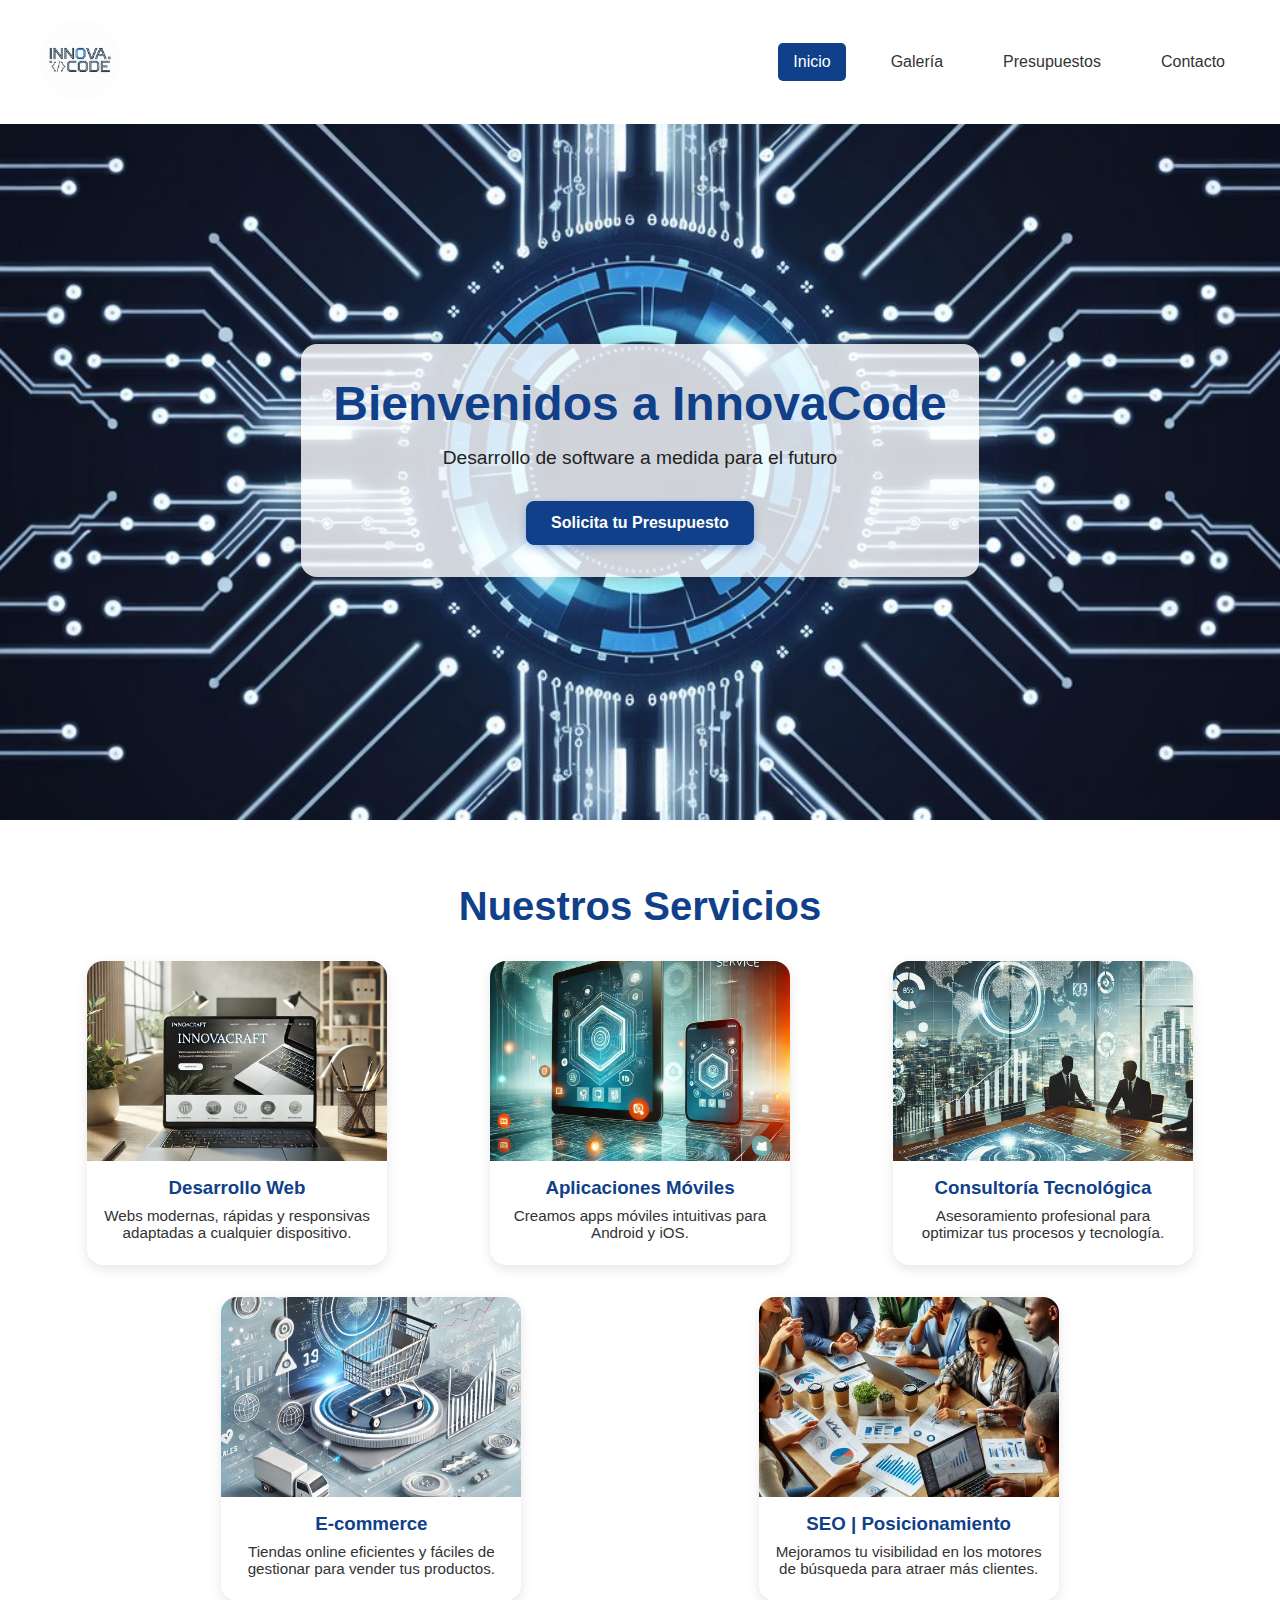
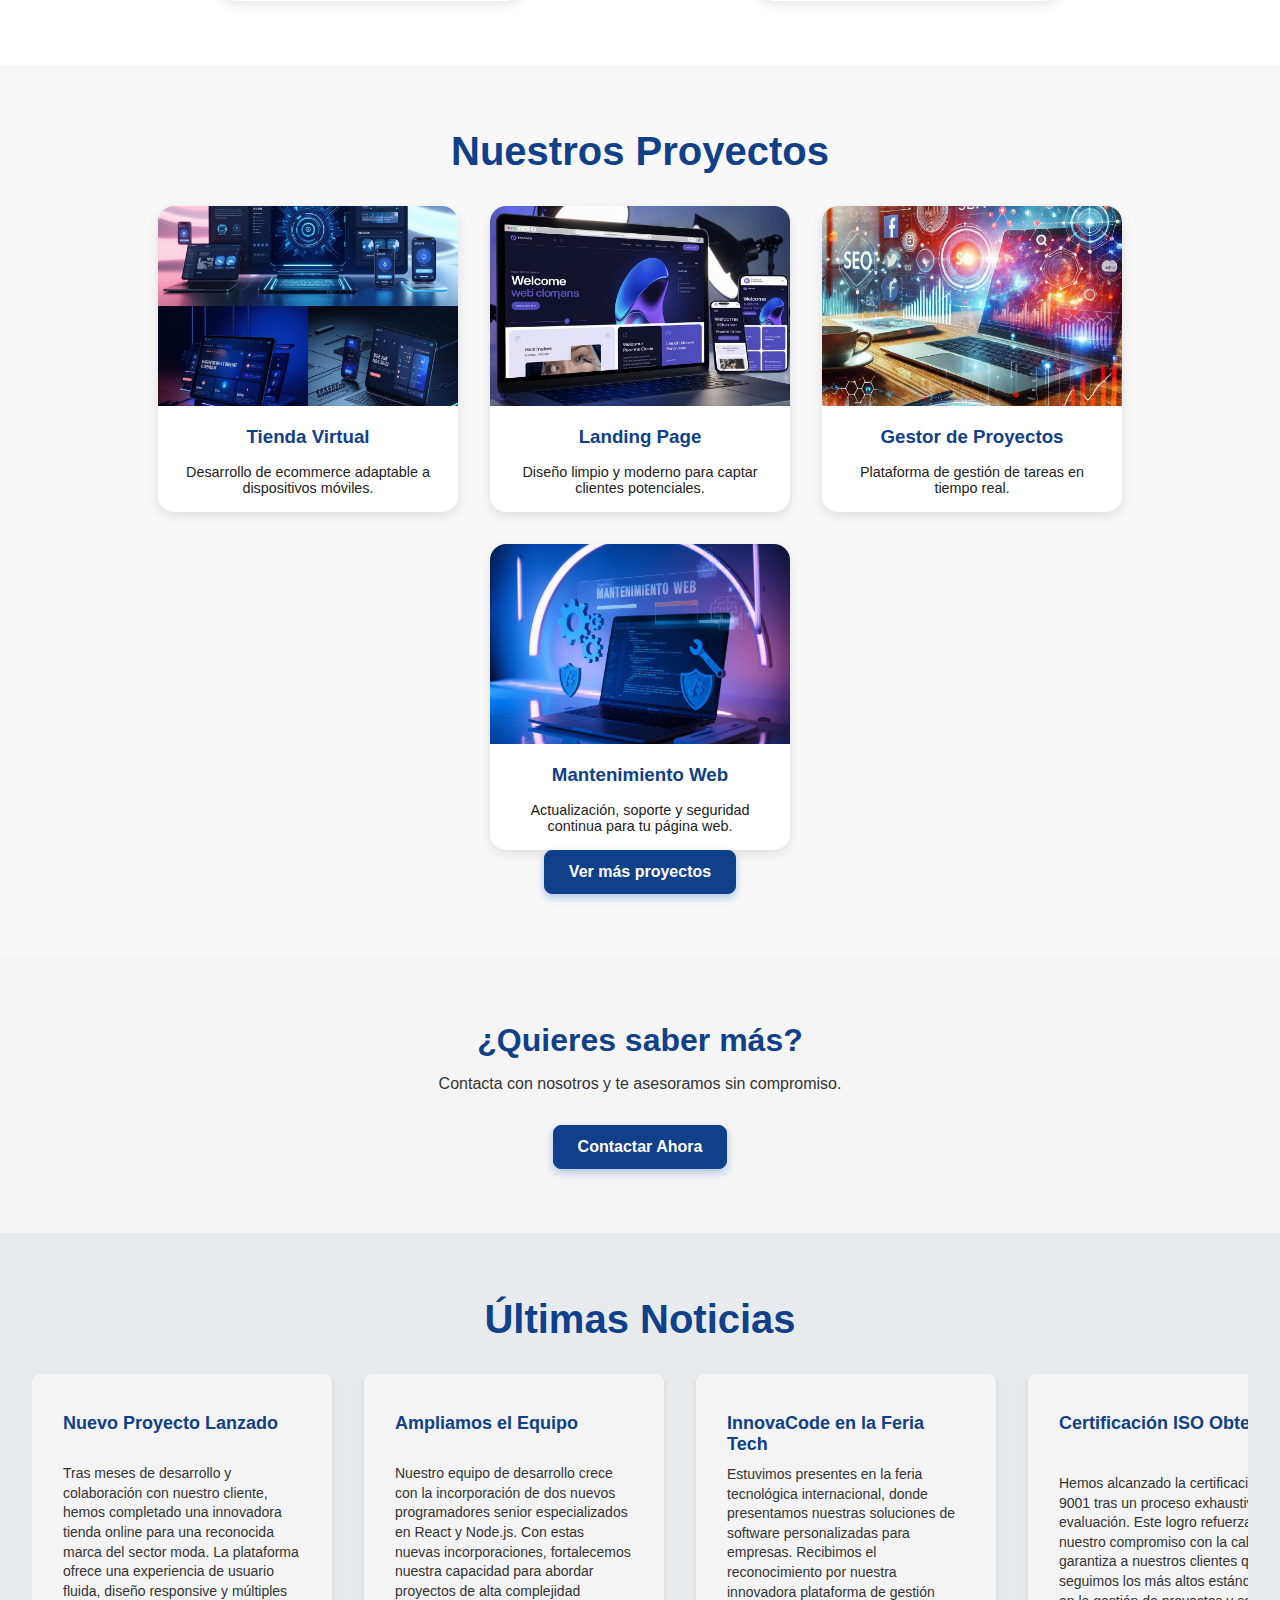
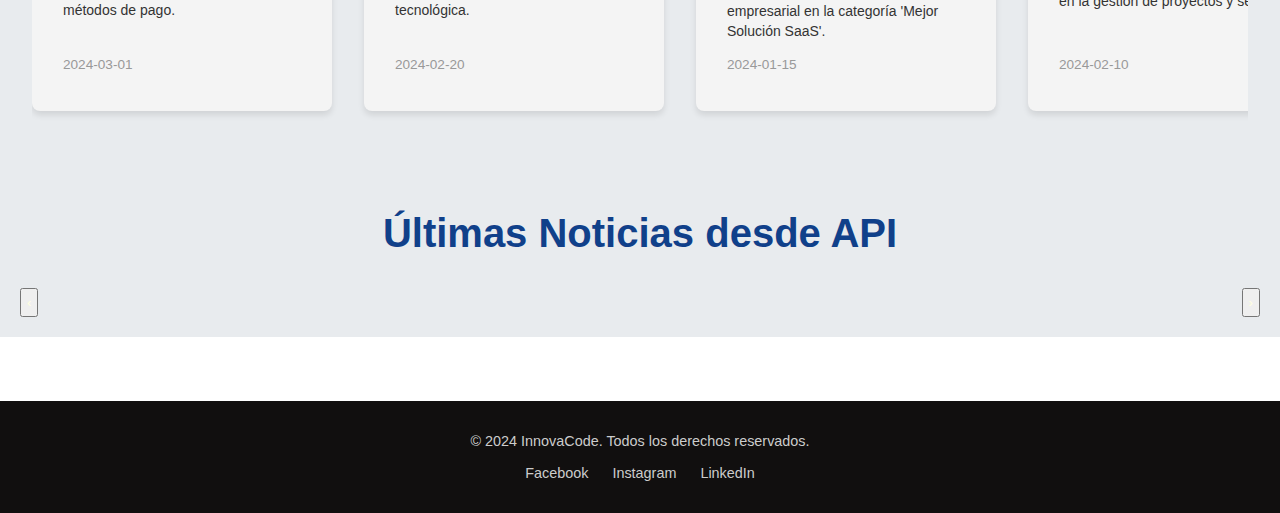
==== commit 6f238a63: "update news from api & local" ====
--- a/index.html
+++ b/index.html
@@ -147,17 +147,21 @@
         </section>
 
         <!-- Section de noticia con la api -->
-        <section class="news-section-api api-new">
-            <h2>Últimas Noticias desde API</h2>
-            <div id="news-api-carousel-wrapper">
+<section class="news-section-api api-new">
+    <h2>Últimas Noticias desde API</h2>
 
-                <div id="news-container-api" class="news-api-container">
+    <div id="news-api-carousel-wrapper" class="carousel-wrapper">
 
-                </div>
+        <button class="prev-api carousel-api-btn">‹</button>
 
-            </div>
-        </section>
+        <div id="news-container-api" class="news-api-container">
+            <!-- Noticias dinámicas -->
+        </div>
 
+        <button class="next-api carousel-api-btn">›</button>
+
+    </div>
+</section>
 
 
     </main>
--- a/CSS/style.css
+++ b/CSS/style.css
@@ -1101,85 +1101,300 @@
 /**********************************************/
 /* --------------- NEWS SECTION --------------*/
 /**********************************************/
+/**********************************************/
+/* --------------- NEWS SECTION --------------*/
+/**********************************************/
+
+/**********************************************/
+/* --------------- NEWS SECTION --------------*/
+/**********************************************/
+
+.news-section,
+.news-section-api {
+  width: 100%;
+  margin: 0 auto;
+  padding: 4rem 2rem;
+  background-color: #e8ebee;
+}
+
+.news-section h2,
+.news-section-api h2 {
+  font-size: 2.5rem;
+  color: var(--primary-color);
+  margin-bottom: 2rem;
+  text-align: center;
+}
 
 /********** NOTICIAS LOCALES **********/
-.news-section {
-  text-align: center;
-  padding: 4rem 4rem;
-  background-color: #e8ebee;
-}
-.news-section h2{
-   color: var(--primary-color);
-    margin-bottom: 2rem;
-}
 .news-container {
   display: flex;
+  flex-wrap: nowrap;
   gap: 2rem;
   overflow-x: auto;
   scroll-behavior: smooth;
-}
+  padding-bottom: 1rem;
+}
+
 .news-card {
-
+  flex: 0 0 320px;
   background-color: #ffffff;
-  padding: 1.2rem;
-  margin-bottom:2rem;
   border-radius: 12px;
-  box-shadow: 0 4px 12px rgba(0, 0, 0, 0.1);
-  flex: 0 0 500px;
-  transition: 0.3s ease;
-}
+  box-shadow: 0 6px 16px rgba(0, 0, 0, 0.1);
+  overflow: hidden;
+  display: flex;
+  flex-direction: column;
+  justify-content: space-between;
+  transition: transform 0.3s ease, box-shadow 0.3s ease;
+}
+
 .news-card:hover {
-  transform: translateY(-5px);
-}
+  transform: translateY(-8px);
+  box-shadow: 0 12px 24px rgba(0, 0, 0, 0.2);
+}
+
 .news-card h3 {
-  color: var(--primary-color);
-  margin-bottom: 2rem;
-}
+  font-size: 1.4rem;
+  color: var(--primary-color);
+  margin: 1.5rem 1rem 0.5rem;
+  text-align: left;
+}
+
 .news-card p {
-  color: #333;
-  font-size: 0.9rem;
+  color: #555555;
+  font-size: 1rem;
+  margin: 0 1rem 1rem;
+  text-align: left;
+  line-height: 1.4;
+}
+
+.news-card span {
+  font-size: 0.85rem;
+  color: #999;
+  margin: 0 1rem 1.5rem;
+  text-align: left;
+}
+
+/********** NOTICIAS API **********/
+
+.news-api-container {
+  display: flex;
+  flex-wrap: nowrap;
+  overflow-x: auto;
+  gap: 2rem;
+  scroll-behavior: smooth;
+  padding-bottom: 1rem;
+  cursor: grab;
+}
+
+.news-api-container:active {
+  cursor: grabbing;
+}
+
+.news-api-container .news-card {
+  flex: 0 0 320px;
+  background-color: #ffffff;
+  border-radius: 12px;
+  box-shadow: 0 6px 16px rgba(0, 0, 0, 0.1);
+  transition: transform 0.3s ease, box-shadow 0.3s ease;
+}
+
+.news-api-container .news-card:hover {
+  transform: translateY(-8px);
+  box-shadow: 0 12px 24px rgba(0, 0, 0, 0.2);
+}
+
+.news-api-container .news-card h3 {
+  font-size: 1.4rem;
+  color: var(--primary-color);
+  margin: 1.5rem 1rem 0.5rem;
+}
+
+.news-api-container .news-card p {
+  color: #555;
+  font-size: 1rem;
+  margin: 0 1rem 1rem;
+}
+
+.news-api-container .news-card a {
+  margin: 0 1rem 1.5rem;
+  color: var(--primary-color);
+  font-weight: 600;
+  text-decoration: underline;
+}
+
+/********** CONTROLES DE CARRUSEL **********/
+
+.news-controls {
+  display: flex;
+  justify-content: space-between;
+  align-items: center;
+  margin-bottom: 1.5rem;
+  padding: 0 2rem;
+}
+
+.news-controls button {
+  padding: 10px 20px;
+  background-color: var(--primary-color);
+  color: #ffffff;
+  border: none;
+  border-radius: 6px;
+  cursor: pointer;
+  font-weight: 600;
+  transition: background-color 0.3s ease, transform 0.3s ease;
+}
+
+.news-controls button:hover {
+  background-color: var(--primary-dark-color);
+  transform: translateY(-2px);
+}
+
+/********** CONTROLES ABSOLUTOS (OPCIONAL) **********/
+
+.carousel-wrapper {
+  position: relative;
+  display: flex;
+  align-items: center;
+  justify-content: center;
+}
+
+.carousel-btn {
+  position: absolute;
+  top: 50%;
+  transform: translateY(-50%);
+  background-color: rgba(0, 0, 0, 0.5);
+  color: #fff;
+  border: none;
+  padding: 12px;
+  font-size: 24px;
+  cursor: pointer;
+  z-index: 10;
+  border-radius: 50%;
+  transition: background-color 0.3s;
+}
+
+.carousel-btn:hover {
+  background-color: rgba(0, 0, 0, 0.8);
+}
+
+.prev-api {
+  left: 10px;
+}
+
+.next-api {
+  right: 10px;
 }
 
 /********** NOTICIAS API **********/
 .news-section-api {
-  text-align: center;
-  padding: 4rem 2rem;
-  background-color: #eef6ff;
-}
-.news-container-api{
-  display: flex;
-  gap: 1rem;
-  padding: 10px;
-  margin: 5px;
+  width: 100%;
+  margin: 0 auto;
+  padding: 20px;
+}
+
+.news-api-container {
+  display: flex;
   overflow-x: auto;
-  text-decoration: none;
+  gap: 16px;
   scroll-behavior: smooth;
-}
-.news-api-card {
-  background-color: #ffffff;
-  padding: 1.5rem;
-  border-radius: 12px;
-  box-shadow: 0 4px 12px rgba(0, 0, 0, 0.1);
-  flex: 0 0 300px;
-  transition: 0.3s ease;
-}
-.news-api-card:hover {
-  transform: translateY(-5px);
-}
-.news-section-api h3 {
-  color: #10408a;
-  margin-bottom: 0.5rem;
-}
-.news-api-card p {
+  cursor: pointer;
+}
+.news-section-ap, h2{
+  font-size: 2rem;
+  text-align: center;
+  margin-bottom: 2rem;
+  color: var(--primary-color);
+}
+.news-card {
+  flex: 0 0 auto;
+  width: 300px;
+  min-height: 200px;
+  padding: 15px;
+  background-color: #f4f4f4;
+  border-radius: 8px;
+  box-shadow: 0 4px 6px rgba(0, 0, 0, 0.1);
+}
+
+.news-card h3 {
+  font-size: 18px;
+  margin-bottom: 10px;
+}
+
+.news-card p {
+  font-size: 14px;
   color: #333;
-  font-size: 0.9rem;
-}
-.news-api-card-link{
-  text-decoration: none;
-}
-.api-new h2{
-  color:var(--primary-color);
-  margin-bottom: 2rem;
+}
+
+.news-controls {
+  display: flex;
+  justify-content: flex-end;
+  margin-bottom: 10px;
+  cursor: pointer;
+}
+
+.news-controls button {
+  display:flex;
+  flex-direction:row;
+  justify-content: space-between;
+  padding: 8px 16px;
+  background-color: #007bff;
+  color: #fff;
+  border: none;
+  border-radius: 6px;
+  cursor: pointer;
+  cursor: pointer;
+}
+
+.news-controls button:hover {
+  background-color: #0056b3;
+}
+.carousel-wrapper {
+  position: relative;
+  display: flex;
+  align-items: center;
+  justify-content: center;
+}
+
+.news-api-container {
+  display: flex;
+  overflow-x: auto;
+  scroll-behavior: smooth;
+  gap: 16px;
+  padding: 10px 50px; /* Deja espacio a los lados para los botones */
+  width: 100%;
+}
+
+.carousel-btn {
+  position: absolute;
+  top: 50%;
+  transform: translateY(-50%);
+  background-color: rgba(0, 0, 0, 0.5);
+  color: #fff;
+  border: none;
+  padding: 12px;
+  font-size: 24px;
+  cursor: pointer;
+  z-index: 10;
+  border-radius: 50%;
+  transition: background-color 0.3s;
+}
+
+.carousel-btn:hover {
+  background-color: rgba(0, 0, 0, 0.8);
+}
+
+.prev-api {
+  left: 10px;
+  padding: 5px;
+  cursor: pointer;
+  color: lightyellow;
+  
+}
+
+.news-section-ap,.next-api {
+  right: 20px;
+   padding: 5px;
+  cursor: pointer;
+  color: lightyellow;
 }
 
 /**********************************************/
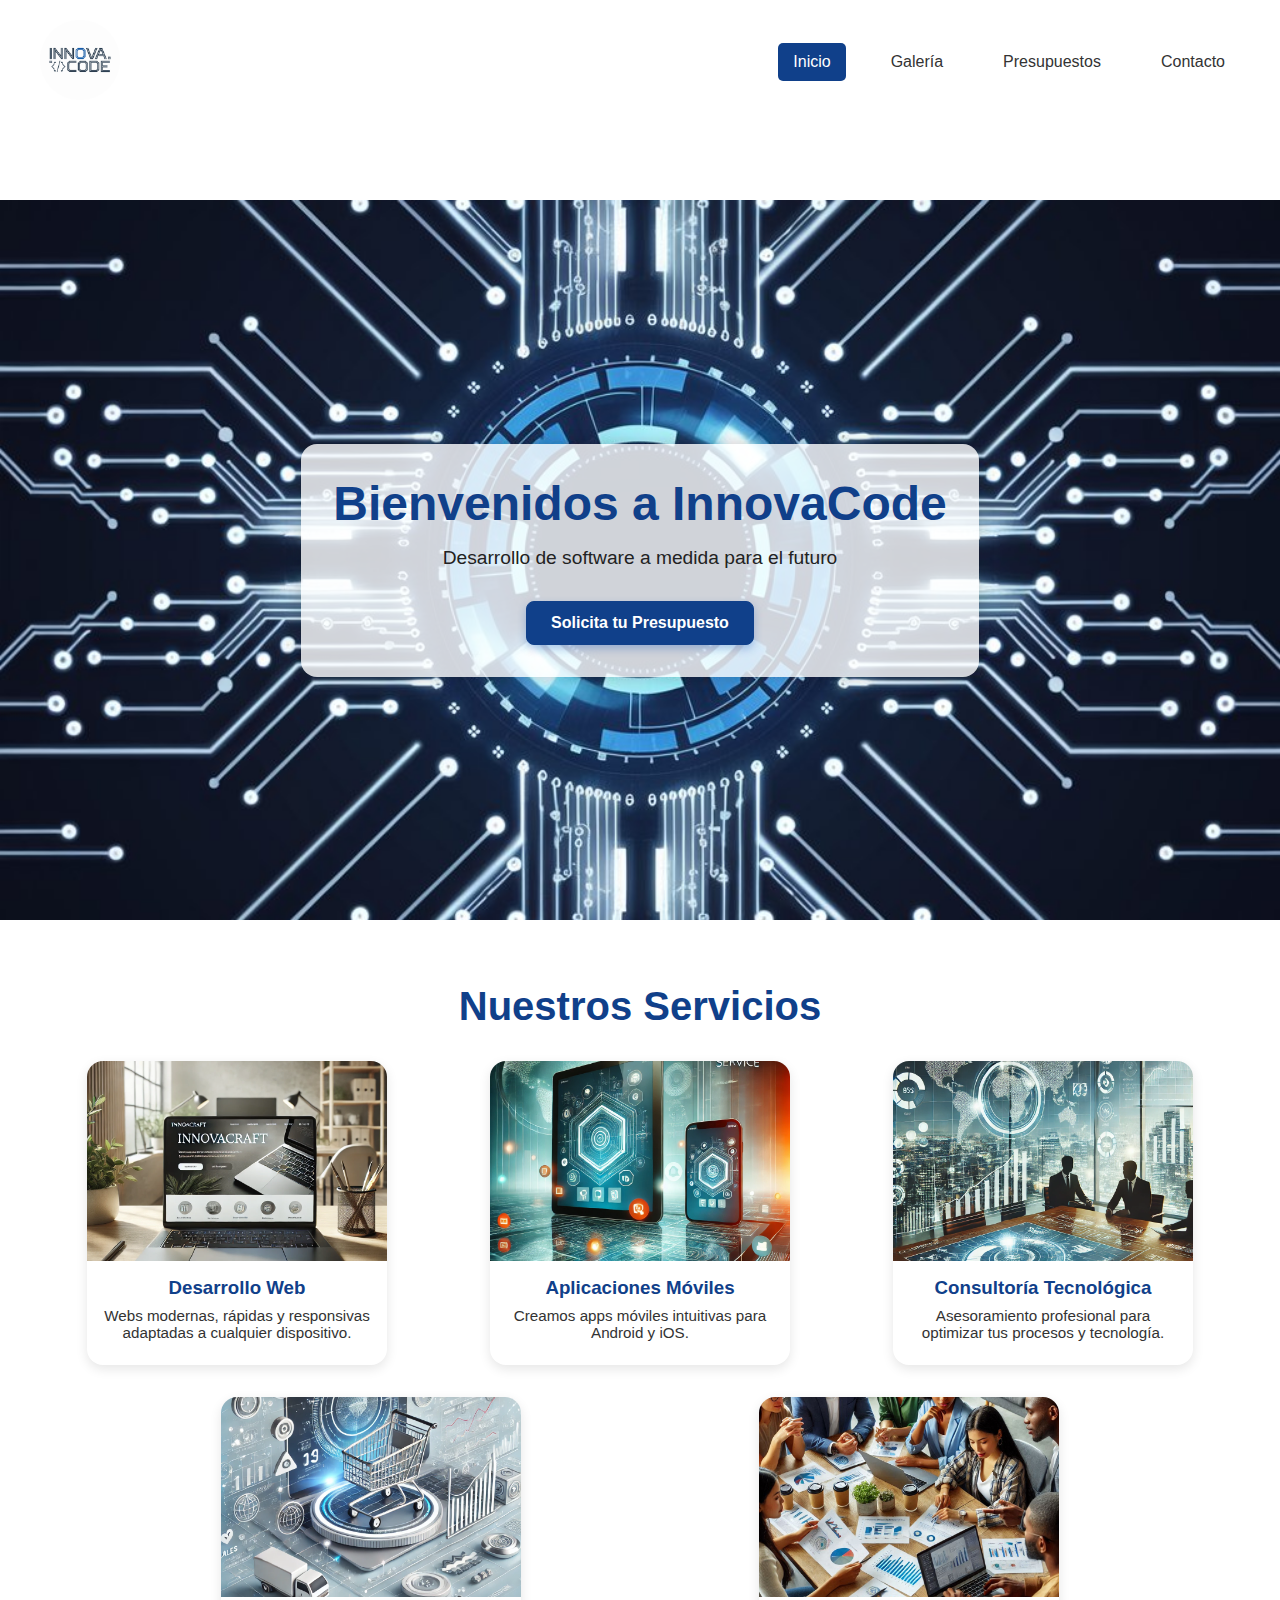
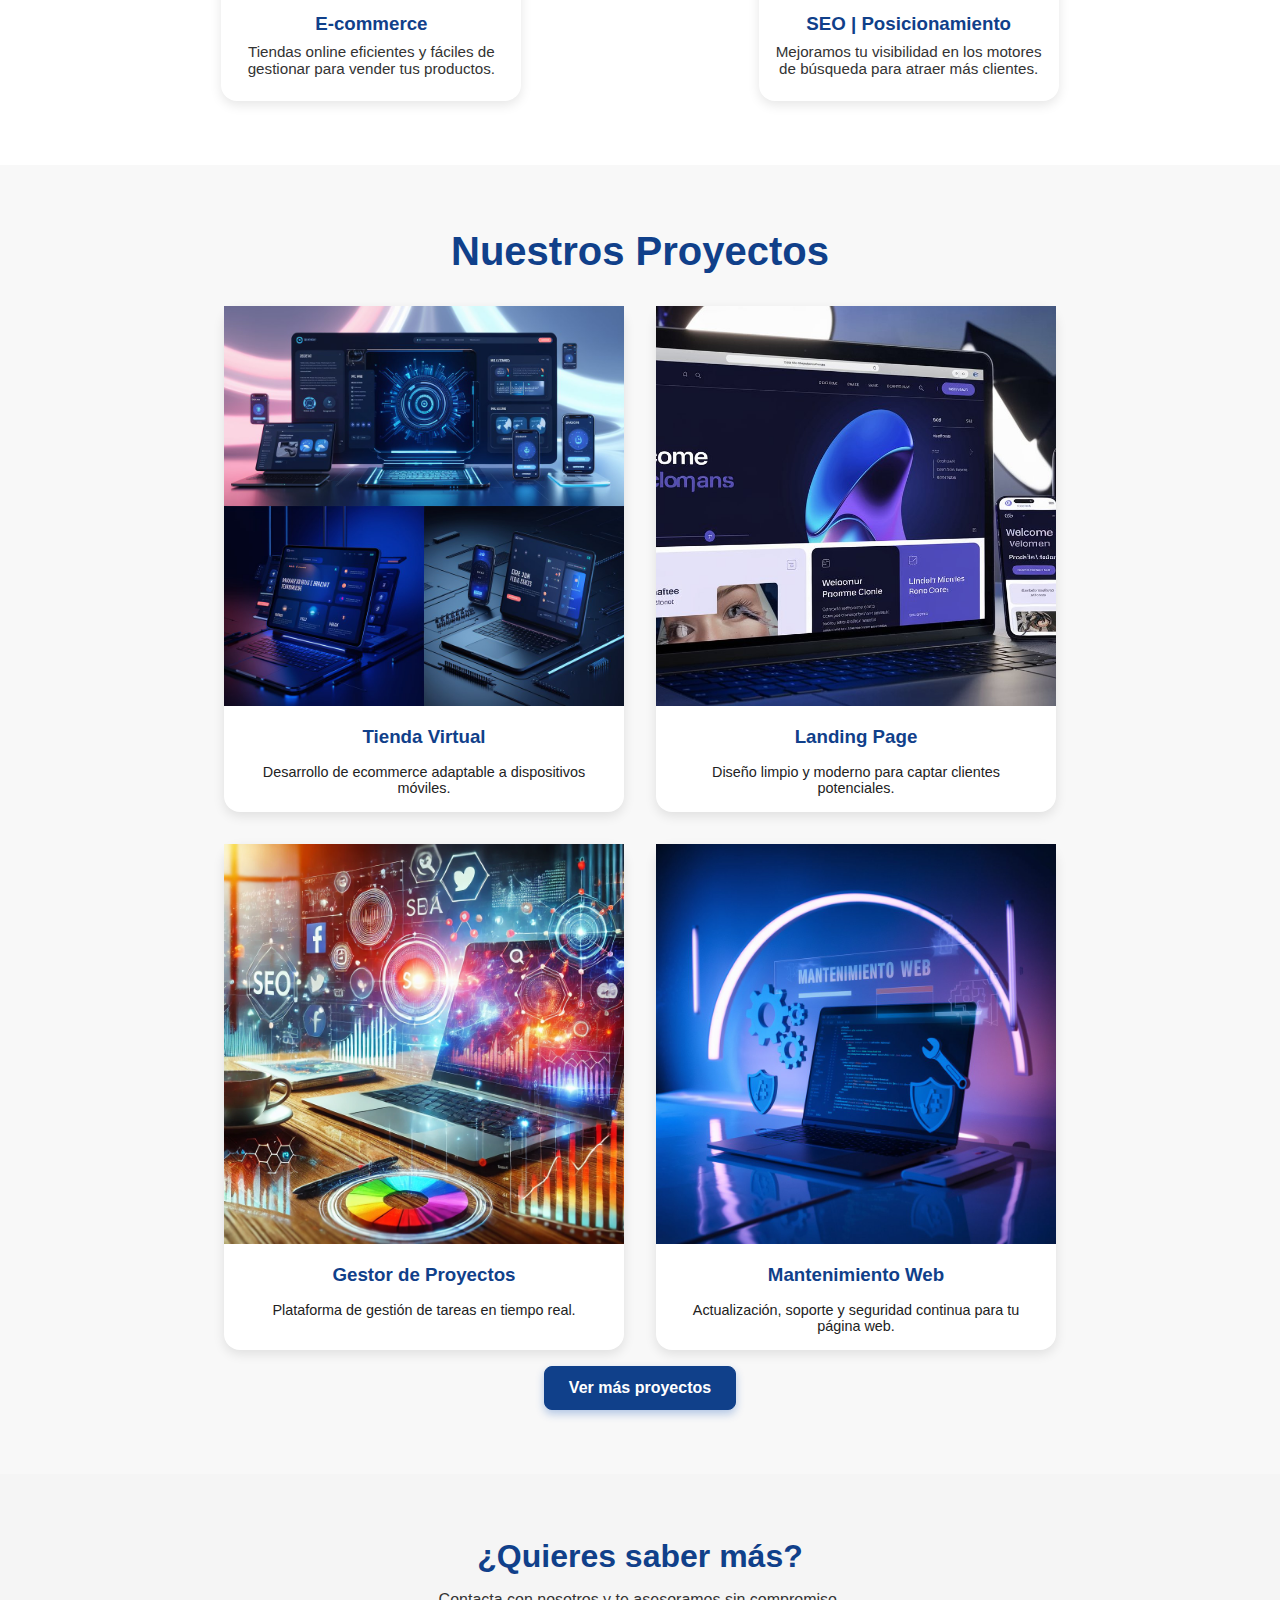
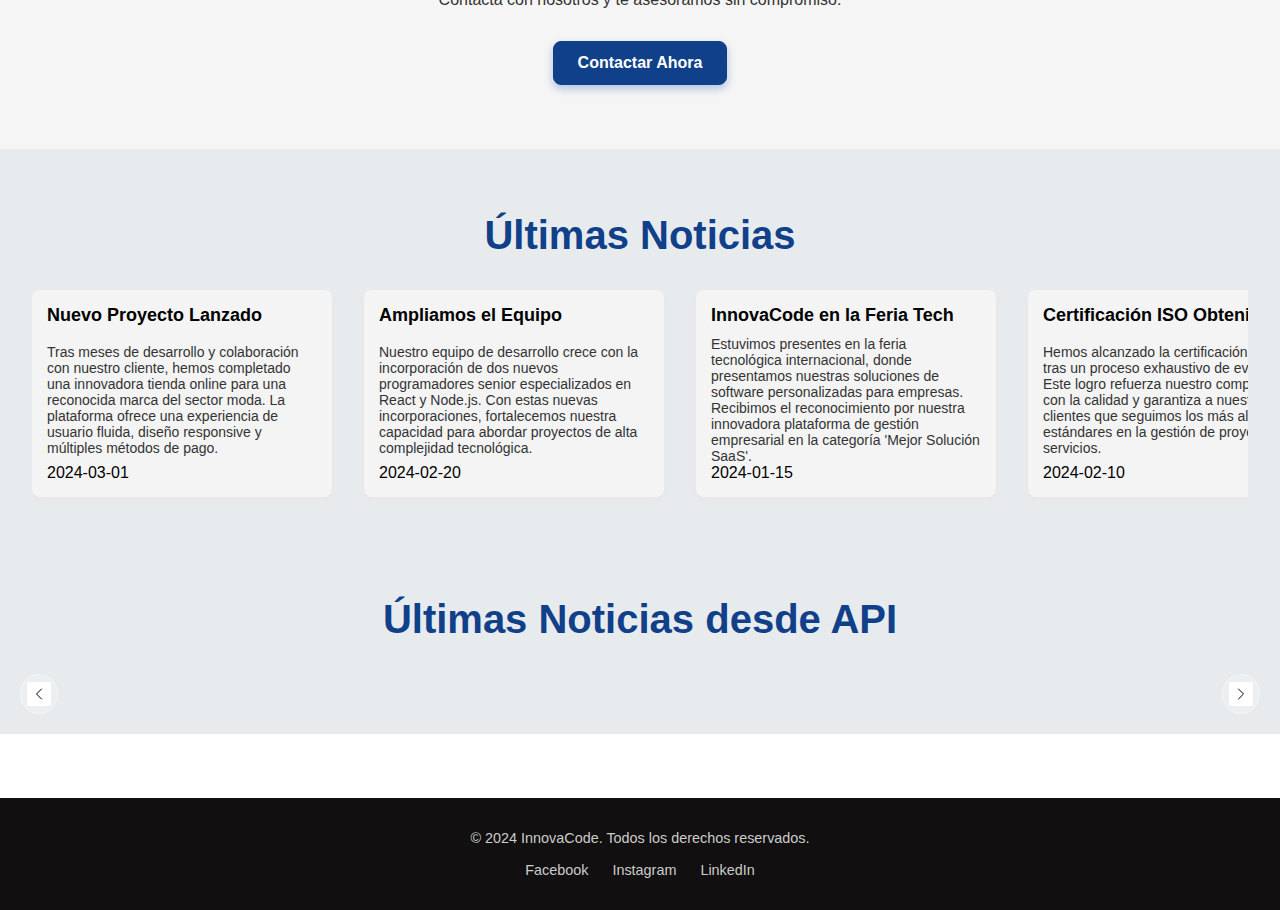
==== commit c22a9320: "shoCE: update folders gallery vs mobile - arreglado el toggle de navegación mobile - reestructurado " ====
--- a/index.html
+++ b/index.html
@@ -8,7 +8,7 @@
     <link rel="stylesheet" href="CSS/style.css">
 </head>
 
-<body>
+<body class="home-page">
 
     <!-- HEADER / NAVBAR -->
     <header class="site-header">
@@ -92,38 +92,39 @@
 
 
         <!-- Galería Section -->
-        <!-- Galería Section (index.html solo 4 proyectos) -->
-        <section class="projects-gallery-home">
+        <section class="home-projects-gallery">
             <h2>Nuestros Proyectos</h2>
-            <div class="projects-home-container">
-                <div class="project-card">
+
+            <div class="home-projects-container">
+                <div class="home-project-card">
                     <img src="./assets/images/item1.jpeg" alt="Proyecto Tienda Virtual" width="600" height="600">
                     <h3>Tienda Virtual</h3>
                     <p>Desarrollo de ecommerce adaptable a dispositivos móviles.</p>
                 </div>
 
-                <div class="project-card">
+                <div class="home-project-card">
                     <img src="./assets/images/item2.jpeg" alt="Proyecto Landing Page" width="600" height="600">
                     <h3>Landing Page</h3>
                     <p>Diseño limpio y moderno para captar clientes potenciales.</p>
                 </div>
 
-                <div class="project-card">
+                <div class="home-project-card">
                     <img src="./assets/images/posicionamientoSeo.webp" alt="Gestor de Proyectos" width="600"
                         height="600">
                     <h3>Gestor de Proyectos</h3>
                     <p>Plataforma de gestión de tareas en tiempo real.</p>
                 </div>
 
-                <div class="project-card">
+                <div class="home-project-card">
                     <img src="./assets/images/mantenimientoWeb.jpeg" alt="Mantenimiento Web" width="600" height="600">
                     <h3>Mantenimiento Web</h3>
                     <p>Actualización, soporte y seguridad continua para tu página web.</p>
                 </div>
             </div>
 
-            <a href="./views/galeria.html" class="btn btn-primary">Ver más proyectos</a>
+            <a href="./views/galeria.html" class="btn btn-primary btn-home">Ver más proyectos</a>
         </section>
+
 
 
         <!-- CTA Contacto -->
@@ -147,21 +148,26 @@
         </section>
 
         <!-- Section de noticia con la api -->
-<section class="news-section-api api-new">
-    <h2>Últimas Noticias desde API</h2>
+        <section class="news-section-api api-new">
+            <h2>Últimas Noticias desde API</h2>
 
-    <div id="news-api-carousel-wrapper" class="carousel-wrapper">
+            <div id="news-api-carousel-wrapper" class="carousel-wrapper">
 
-        <button class="prev-api carousel-api-btn">‹</button>
+                <button class="prev-api carousel-api-btn">
+                    <img src="./assets/images/chevron-left-svgrepo-com.svg.svg" alt="left">
+                </button>
 
-        <div id="news-container-api" class="news-api-container">
-            <!-- Noticias dinámicas -->
-        </div>
 
-        <button class="next-api carousel-api-btn">›</button>
 
-    </div>
-</section>
+                <div id="news-container-api" class="news-api-container">
+                    <!-- Noticias dinámicas -->
+                </div>
+
+                <button class="next-api carousel-api-btn">
+                    <img src="./assets/images/chevron-right-svgrepo-com.svg" alt="Siguiente" />
+                </button>
+            </div>
+        </section>
 
 
     </main>
--- a/CSS/style.css
+++ b/CSS/style.css
@@ -9,6 +9,8 @@
 
 html,
 body {
+  padding-top: 100px;
+
   width: 100%;
   overflow-x: hidden;
   font-family: "Segoe UI", Tahoma, Geneva, Verdana, sans-serif;
@@ -121,9 +123,6 @@
 }
 
 /* ======= Para que no tape el contenido ======= */
-body {
-  padding-top: 100px;
-}
 
 @media (max-width: 768px) {
   .nav-links {
@@ -255,7 +254,7 @@
   display: flex;
   flex-direction: column;
   align-items: center;
-  transition: transform 0.3s ease, box-shadow 0.3s ease, opacity 0.3s ease;
+  transition: transform 0.9s ease, box-shadow 0.3s ease, opacity 0.3s ease;
   overflow: hidden;
   cursor: pointer;
 }
@@ -411,19 +410,20 @@
 /**********************************************/
 /* --------------- GALERÍA ------------------ */
 /**********************************************/
-.projects-gallery-home {
+/* ====== GALERÍA DEL HOME ====== */
+.home-projects-gallery {
   background-color: var(--light-grey);
   padding: 4rem 1rem;
   text-align: center;
 }
 
-.projects-gallery-home h2 {
+.home-projects-gallery h2 {
   font-size: 2.5rem;
   color: var(--primary-color);
   margin-bottom: 2rem;
 }
 
-.projects-home-container {
+.home-projects-container {
   display: flex;
   flex-wrap: wrap;
   justify-content: center;
@@ -431,68 +431,39 @@
   cursor: pointer;
 }
 
-.projects-home-container .project-card {
+.home-projects-container .home-project-card {
   background-color: var(--white-color);
   border-radius: 1rem;
   box-shadow: var(--shadow);
-  width: 300px;
+  width: 400px;
   transition: transform 0.3s ease, box-shadow 0.3s ease;
 }
 
-.projects-home-container .project-card:hover {
+.home-projects-container .home-project-card:hover {
   transform: translateY(-10px);
   box-shadow: var(--shadow-hover);
 }
 
-.projects-gallery {
-  background-color: var(--light-grey);
-  padding: 4rem 1rem;
-  text-align: center;
-}
-
-.projects-gallery h2 {
-  font-size: 2.5rem;
-  color: var(--primary-color);
-  margin-bottom: 2rem;
-}
-
-.gallery-container {
-  display: flex;
-  flex-wrap: wrap;
-  justify-content: center;
-  gap: 2rem;
-}
-
-.project-card {
-  background-color: var(--white-color);
-  border-radius: 1rem;
-  box-shadow: var(--shadow);
-  overflow: hidden;
-  width: 300px;
-  transition: transform 0.3s ease, box-shadow 0.3s ease;
-}
-
-.project-card:hover {
-  transform: translateY(-10px);
-  box-shadow: var(--shadow-hover);
-}
-
-.project-card img {
-  width: 100%;
-  height: 200px;
+.home-project-card img {
+  width: 100%;
+  height: 400px;
   object-fit: cover;
 }
 
-.project-card h3 {
+.home-project-card h3 {
   margin: 1rem 0;
   color: var(--primary-color);
 }
 
-.project-card p {
+.home-project-card p {
   color: var(--dark-color);
   font-size: 0.9rem;
   padding: 0 1rem 1rem;
 }
+.btn-home {
+  margin-top: 1rem;
+}
+
 /**********************************************/
 /* ----------- GALERÍA PAGE STYLES ----------- */
 /**********************************************/
@@ -562,7 +533,9 @@
   justify-content: center;
   gap: 2rem;
 }
-
+.logoGalerry {
+  display: none;
+}
 .gallery-card {
   position: relative; /* Necesario para overlay y botón */
   background-color: var(--white-color);
@@ -619,7 +592,7 @@
   box-shadow: 0 0 30px rgba(0, 0, 0, 0.5);
   transform: scale(1);
   opacity: 1;
-  transition: transform 0.4s ease;
+  transition: transform 0.9s ease-in-out;
 }
 
 /* Ocultamos el resto */
@@ -1101,14 +1074,6 @@
 /**********************************************/
 /* --------------- NEWS SECTION --------------*/
 /**********************************************/
-/**********************************************/
-/* --------------- NEWS SECTION --------------*/
-/**********************************************/
-
-/**********************************************/
-/* --------------- NEWS SECTION --------------*/
-/**********************************************/
-
 .news-section,
 .news-section-api {
   width: 100%;
@@ -1132,11 +1097,13 @@
   gap: 2rem;
   overflow-x: auto;
   scroll-behavior: smooth;
+  scroll-snap-type: x mandatory;
   padding-bottom: 1rem;
 }
 
 .news-card {
   flex: 0 0 320px;
+  scroll-snap-align: start;
   background-color: #ffffff;
   border-radius: 12px;
   box-shadow: 0 6px 16px rgba(0, 0, 0, 0.1);
@@ -1152,36 +1119,14 @@
   box-shadow: 0 12px 24px rgba(0, 0, 0, 0.2);
 }
 
-.news-card h3 {
-  font-size: 1.4rem;
-  color: var(--primary-color);
-  margin: 1.5rem 1rem 0.5rem;
-  text-align: left;
-}
-
-.news-card p {
-  color: #555555;
-  font-size: 1rem;
-  margin: 0 1rem 1rem;
-  text-align: left;
-  line-height: 1.4;
-}
-
-.news-card span {
-  font-size: 0.85rem;
-  color: #999;
-  margin: 0 1rem 1.5rem;
-  text-align: left;
-}
-
 /********** NOTICIAS API **********/
-
 .news-api-container {
   display: flex;
   flex-wrap: nowrap;
   overflow-x: auto;
+  scroll-behavior: smooth;
+  scroll-snap-type: x mandatory;
   gap: 2rem;
-  scroll-behavior: smooth;
   padding-bottom: 1rem;
   cursor: grab;
 }
@@ -1192,6 +1137,7 @@
 
 .news-api-container .news-card {
   flex: 0 0 320px;
+  scroll-snap-align: start;
   background-color: #ffffff;
   border-radius: 12px;
   box-shadow: 0 6px 16px rgba(0, 0, 0, 0.1);
@@ -1203,53 +1149,7 @@
   box-shadow: 0 12px 24px rgba(0, 0, 0, 0.2);
 }
 
-.news-api-container .news-card h3 {
-  font-size: 1.4rem;
-  color: var(--primary-color);
-  margin: 1.5rem 1rem 0.5rem;
-}
-
-.news-api-container .news-card p {
-  color: #555;
-  font-size: 1rem;
-  margin: 0 1rem 1rem;
-}
-
-.news-api-container .news-card a {
-  margin: 0 1rem 1.5rem;
-  color: var(--primary-color);
-  font-weight: 600;
-  text-decoration: underline;
-}
-
 /********** CONTROLES DE CARRUSEL **********/
-
-.news-controls {
-  display: flex;
-  justify-content: space-between;
-  align-items: center;
-  margin-bottom: 1.5rem;
-  padding: 0 2rem;
-}
-
-.news-controls button {
-  padding: 10px 20px;
-  background-color: var(--primary-color);
-  color: #ffffff;
-  border: none;
-  border-radius: 6px;
-  cursor: pointer;
-  font-weight: 600;
-  transition: background-color 0.3s ease, transform 0.3s ease;
-}
-
-.news-controls button:hover {
-  background-color: var(--primary-dark-color);
-  transform: translateY(-2px);
-}
-
-/********** CONTROLES ABSOLUTOS (OPCIONAL) **********/
-
 .carousel-wrapper {
   position: relative;
   display: flex;
@@ -1261,27 +1161,132 @@
   position: absolute;
   top: 50%;
   transform: translateY(-50%);
-  background-color: rgba(0, 0, 0, 0.5);
+  background-color: rgba(255, 255, 255, 0.8);
+  color: var(--primary-color);
+  border: none;
+  padding: 12px;
+  font-size: 20px;
+  cursor: pointer;
+  z-index: 10;
+  border-radius: 50%;
+  box-shadow: 0 4px 8px rgba(0, 0, 0, 0.1);
+  transition: background-color 0.3s, transform 0.2s;
+}
+
+.carousel-btn:hover {
+  background-color: rgba(255, 255, 255, 1);
+  transform: translateY(-50%) scale(1.05);
+}
+
+.carousel-btn:active {
+  transform: translateY(-50%) scale(0.95);
+}
+
+.carousel-btn.prev {
+  left: -20px;
+}
+
+.carousel-btn.next {
+  right: -20px;
+}
+
+@media (max-width: 768px) {
+  .news-container,
+  .news-api-container {
+    flex-direction: column;
+    flex-wrap: nowrap;
+    overflow-x: hidden;
+    gap: 1.5rem;
+  }
+
+  .news-card {
+    width: 100%;
+    flex: 0 0 auto;
+  }
+
+  .carousel-btn {
+    display: none;
+  }
+}
+
+
+/********** CONTROLES ABSOLUTOS (OPCIONAL) **********/
+
+.carousel-wrapper {
+  position: relative;
+  display: flex;
+  align-items: center;
+  justify-content: center;
+}
+
+.carousel-btn {
+  position: absolute;
+  top: 50%;
+  transform: translateY(-50%);
+  background-color: var(--primary-color); 
   color: #fff;
   border: none;
   padding: 12px;
-  font-size: 24px;
+  font-size: 20px;
   cursor: pointer;
   z-index: 10;
   border-radius: 50%;
+  box-shadow: 0 4px 8px rgba(240, 237, 237, 0.2);
+  transition: background-color 0.3s, transform 0.2s;
+}
+
+.carousel-btn:hover {
+  transform: translateY(-50%) scale(1.05);
+}
+
+.carousel-btn:active {
+  transform: translateY(-50%) scale(0.95);
+}
+
+.carousel-btn.prev {
+  left: -20px; 
+}
+
+.carousel-btn.next {
+  right: -20px;
+}
+
+@media (max-width: 768px) {
+  .carousel-btn {
+    padding: 8px;
+    font-size: 16px;
+  }
+
+  .carousel-btn.prev {
+    left: -10px;
+  }
+
+  .carousel-btn.next {
+    right: -10px;
+  }
+}
+.carousel-api-btn {
+  display: flex;
+  justify-content: center;
+  align-items: center;
+  width: 40px;
+  height: 40px;
+  background-color: var(--light-grey);
+  border: none;
+  border-radius: 50%;
+  cursor: pointer;
+  z-index: 10;
   transition: background-color 0.3s;
 }
 
-.carousel-btn:hover {
-  background-color: rgba(0, 0, 0, 0.8);
-}
-
-.prev-api {
-  left: 10px;
-}
-
-.next-api {
-  right: 10px;
+.carousel-api-btn:hover {
+  background-color: rgba(243, 240, 240, 0.8);
+}
+
+.carousel-api-btn img {
+  width: 24px;
+  height: 24px;
+  filter: invert(1);
 }
 
 /********** NOTICIAS API **********/
@@ -1298,7 +1303,8 @@
   scroll-behavior: smooth;
   cursor: pointer;
 }
-.news-section-ap, h2{
+.news-section-ap,
+h2 {
   font-size: 2rem;
   text-align: center;
   margin-bottom: 2rem;
@@ -1311,7 +1317,7 @@
   padding: 15px;
   background-color: #f4f4f4;
   border-radius: 8px;
-  box-shadow: 0 4px 6px rgba(0, 0, 0, 0.1);
+  box-shadow: 0 4px 6px rgba(238, 198, 198, 0.1);
 }
 
 .news-card h3 {
@@ -1332,8 +1338,8 @@
 }
 
 .news-controls button {
-  display:flex;
-  flex-direction:row;
+  display: flex;
+  flex-direction: row;
   justify-content: space-between;
   padding: 8px 16px;
   background-color: #007bff;
@@ -1359,7 +1365,7 @@
   overflow-x: auto;
   scroll-behavior: smooth;
   gap: 16px;
-  padding: 10px 50px; /* Deja espacio a los lados para los botones */
+  padding: 10px 50px; 
   width: 100%;
 }
 
@@ -1367,7 +1373,7 @@
   position: absolute;
   top: 50%;
   transform: translateY(-50%);
-  background-color: rgba(0, 0, 0, 0.5);
+  background-color: rgba(245, 238, 238, 0.5);
   color: #fff;
   border: none;
   padding: 12px;
@@ -1383,16 +1389,23 @@
 }
 
 .prev-api {
-  left: 10px;
+  left: 15px;
   padding: 5px;
   cursor: pointer;
-  color: lightyellow;
-  
-}
-
-.news-section-ap,.next-api {
+}
+.carousel-api-btn {
+  backdrop-filter: blur(10px);
+  background-color: rgba(255, 255, 255, 0.2);
+  border: 1px solid rgba(255, 255, 255, 0.3);
+}
+.carousel-api-btn img {
+  filter: invert(0); 
+}
+
+.news-section-ap,
+.next-api {
   right: 20px;
-   padding: 5px;
+  padding: 5px;
   cursor: pointer;
   color: lightyellow;
 }
